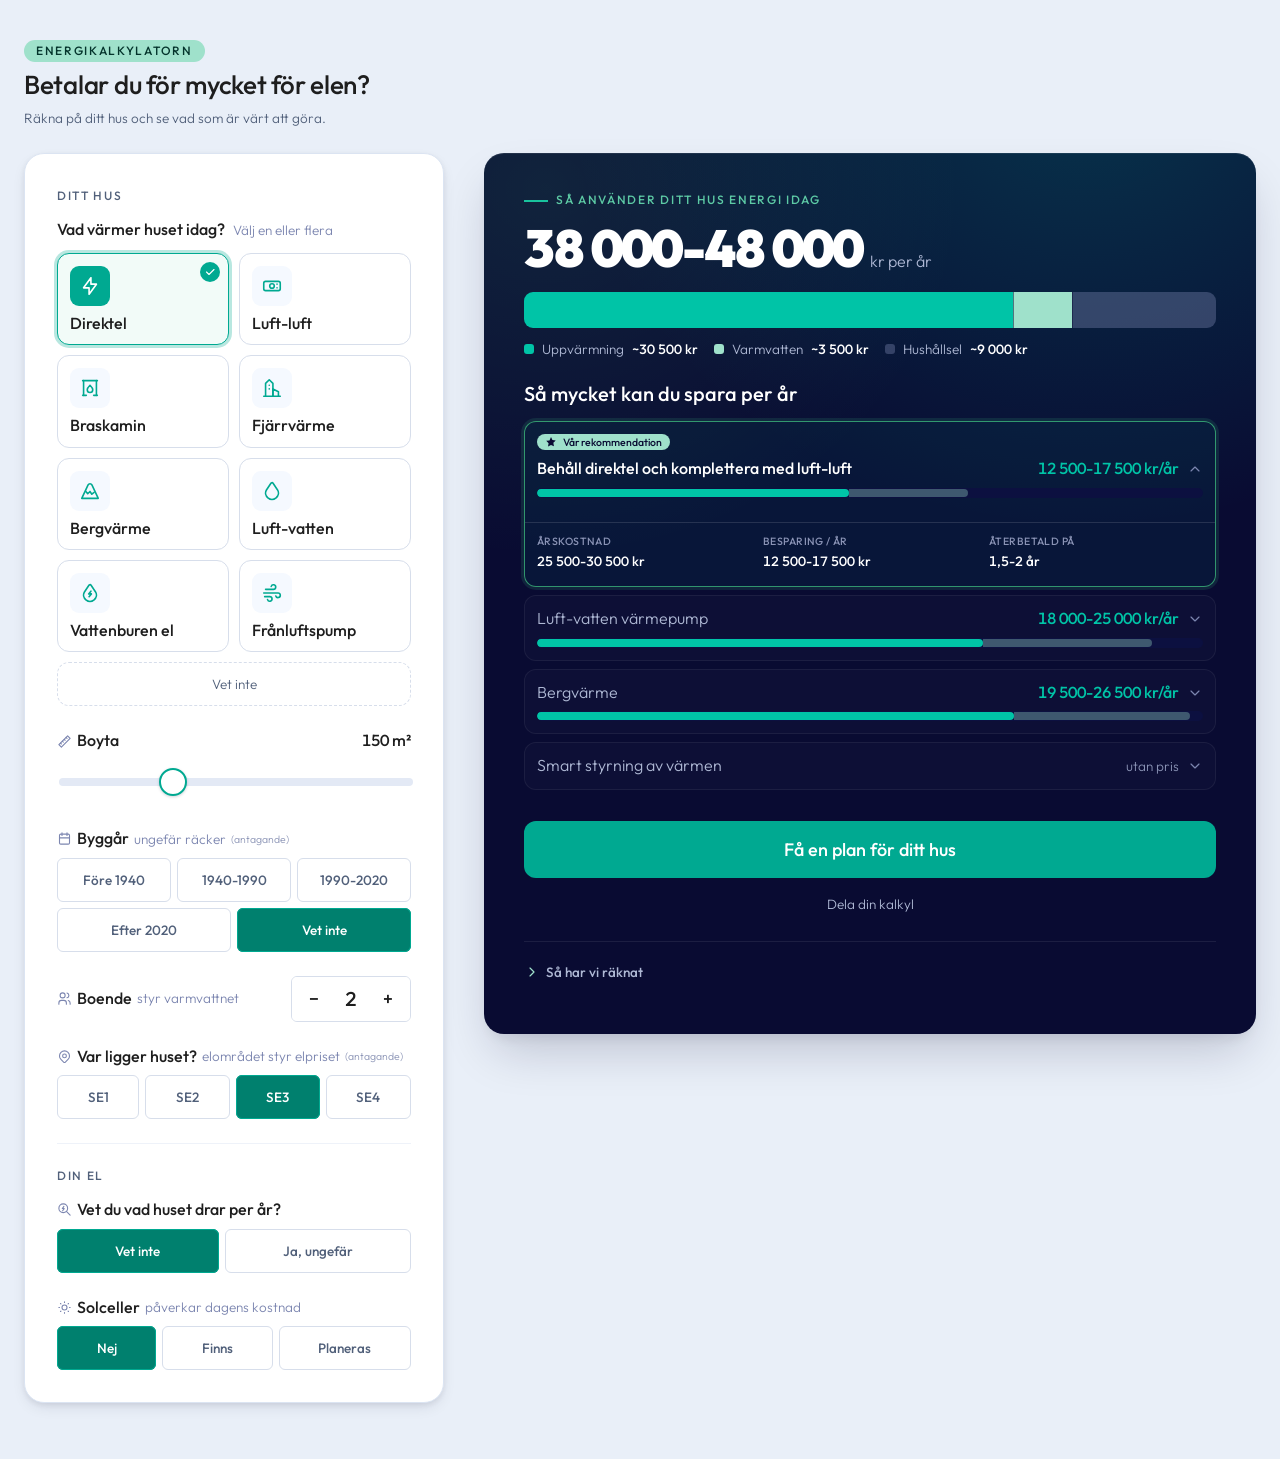
==== vB/index.html @ 1bc4f645 "v29: e-post now required in the lead form (owner) - #leadEmail gets the required attribute; label 'E" ====
<!DOCTYPE html>
<html lang="sv">
<head>
<meta charset="utf-8">
<meta name="viewport" content="width=device-width, initial-scale=1, viewport-fit=cover">
<title>Energikalkylatorn: vad kostar det att värma ditt hus?</title>
<meta name="description" content="Se vad värmen kostar i ditt hus och vad som är värt att göra. Försiktiga spann, fält-SPF, ROT 30 % på arbetet. Gratis, utan mejl.">

<!-- Open Graph / social share unfurl (Facebook, LinkedIn, iMessage, WhatsApp) -->
<meta property="og:type" content="website">
<meta property="og:site_name" content="Ampy">
<meta property="og:locale" content="sv_SE">
<meta property="og:url" content="https://julius447.github.io/Energycalc/vB/">
<meta property="og:title" content="Betalar du för mycket för elen?">
<meta property="og:description" content="Räkna på ditt hus och se vad som är värt att göra. Gratis, utan mejl.">
<meta property="og:image" content="https://julius447.github.io/Energycalc/vB/og.png?v=1">
<meta property="og:image:width" content="1200">
<meta property="og:image:height" content="630">
<meta property="og:image:alt" content="Ampy Energikalkylatorn — betalar du för mycket för elen?">
<meta name="twitter:card" content="summary_large_image">
<meta name="twitter:title" content="Betalar du för mycket för elen?">
<meta name="twitter:description" content="Räkna på ditt hus och se vad som är värt att göra. Gratis, utan mejl.">
<meta name="twitter:image" content="https://julius447.github.io/Energycalc/vB/og.png?v=1">

<link rel="stylesheet" href="tool.css?v=29">
</head>
<body>
<div class="page">
  <div class="tool" id="ampyTool">

    <!-- ============ TOOL HEAD ============ -->
    <div class="toolhead">
      <span class="tag">Energikalkylatorn</span>
      <h1 class="th-title">Betalar du för mycket för elen?</h1>
      <p class="th-sub">Räkna på ditt hus och se vad som är värt att göra.</p>
    </div>

    <div class="panes">

      <!-- ============ LEFT: INPUT CARD (V7 — 7 controls, flat, zero keyboards) ============ -->
      <form class="input" id="inputForm" autocomplete="off" novalidate>

        <div class="gear" data-gear="n1">
          <div class="gearhead">Ditt hus</div>

          <!-- 1. the ONE merged heat list (L2): all eleven cards, multi-select -->
          <fieldset class="heatpicker" id="heatPicker">
            <legend class="hp-legend">Vad värmer huset idag?<span class="hp-legend-soft">Välj en eller flera</span></legend>
            <div class="hp-grid" id="hpGrid" role="group" aria-describedby="hpHint"><!-- cards built by app.js --></div>
            <p class="hp-hint" id="hpHint" role="status" aria-live="polite" hidden></p>
            <div class="hp-shares" id="hpShares" hidden>
              <div class="hp-shares-head">Hur mycket värmer var och en?</div>
              <p class="hp-summary" id="hpSummary" role="status" aria-live="polite"></p>
            </div>
            <p class="capnote" id="complementCapNote" role="status" aria-live="polite" hidden>Komplementen täcker tillsammans högst 70 % av värmen.</p>
          </fieldset>

          <!-- 2. boyta (KEEP) -->
          <div class="lbl lbl-row">
            <span><svg viewBox="0 0 24 24" fill="none" stroke="currentColor" stroke-width="1.75" stroke-linecap="round" stroke-linejoin="round" aria-hidden="true"><path d="M17 3l4 4l-14 14l-4 -4z"/><path d="M16 7l-1.5 -1.5"/><path d="M13 10l-1.5 -1.5"/><path d="M10 13l-1.5 -1.5"/><path d="M7 16l-1.5 -1.5"/></svg>Boyta</span>
            <output id="areaOut" for="areaSlider" class="lbl-val">150 m²</output>
          </div>
          <input type="range" id="areaSlider" data-input="area" class="range"
                 min="40" max="400" step="10" value="150"
                 aria-label="Boyta i kvadratmeter">

          <!-- 3. byggår (KEEP) -->
          <div class="lbl"><svg viewBox="0 0 24 24" fill="none" stroke="currentColor" stroke-width="1.75" stroke-linecap="round" stroke-linejoin="round" aria-hidden="true"><path d="M4 7a2 2 0 0 1 2 -2h12a2 2 0 0 1 2 2v12a2 2 0 0 1 -2 2h-12a2 2 0 0 1 -2 -2z"/><path d="M16 3v4"/><path d="M8 3v4"/><path d="M4 11h16"/></svg>Byggår <span class="lbl-soft">ungefär räcker</span> <span class="antag" id="eraAsm">(antagande)</span></div>
          <div class="seg seg-wrap" id="eraSeg" role="radiogroup" aria-label="Byggår"></div>

          <!-- 4. boende (moved up from the dead reveal) -->
          <div class="lbl lbl-row">
            <span><svg viewBox="0 0 24 24" fill="none" stroke="currentColor" stroke-width="1.75" stroke-linecap="round" stroke-linejoin="round" aria-hidden="true"><path d="M9 7m-4 0a4 4 0 1 0 8 0a4 4 0 1 0 -8 0"/><path d="M3 21v-2a4 4 0 0 1 4 -4h4a4 4 0 0 1 4 4v2"/><path d="M16 3.13a4 4 0 0 1 0 7.75"/><path d="M21 21v-2a4 4 0 0 0 -3 -3.85"/></svg>Boende <span class="lbl-soft">styr varmvattnet</span></span>
            <span class="stepper">
              <button type="button" class="stepbtn" data-step="occupants" data-dir="-1" aria-label="Minska antal boende">−</button>
              <output id="occOut" class="stepval" aria-live="polite">2</output>
              <button type="button" class="stepbtn" data-step="occupants" data-dir="1" aria-label="Öka antal boende">+</button>
            </span>
          </div>
          <input type="hidden" id="occupantsField" data-input="occupants" value="2">

          <!-- 5. elområde (PROMOTED, relabelled) -->
          <div class="lbl"><svg viewBox="0 0 24 24" fill="none" stroke="currentColor" stroke-width="1.75" stroke-linecap="round" stroke-linejoin="round" aria-hidden="true"><path d="M9 11a3 3 0 1 0 6 0a3 3 0 0 0 -6 0"/><path d="M17.657 16.657l-4.243 4.243a2 2 0 0 1 -2.827 0l-4.244 -4.243a8 8 0 1 1 11.314 0z"/></svg>Var ligger huset? <span class="lbl-soft">elområdet styr elpriset</span> <span class="antag" id="seAsm">(antagande)</span></div>
          <div class="seg" id="priceAreaSeg" role="radiogroup" aria-label="Elområde"></div>
        </div>

        <div class="gear" data-gear="n2">
          <div class="gearhead">Din el</div>

          <!-- 6. the own-figure kWh slider (L4 — the rebuilt override; all-electric stacks only) -->
          <div id="ownRow">
            <div class="lbl"><svg viewBox="0 0 24 24" fill="none" stroke="currentColor" stroke-width="1.75" stroke-linecap="round" stroke-linejoin="round" aria-hidden="true"><path d="M10 10m-7 0a7 7 0 1 0 14 0a7 7 0 1 0 -14 0"/><path d="M21 21l-6 -6"/><path d="M11 7l-2.5 3.5h3l-2.5 3.5"/></svg>Vet du vad huset drar per år?</div>
            <div class="seg" id="ownSeg" role="radiogroup" aria-label="Vet du husets årsförbrukning"></div>
            <div class="gear gear-collapsed" data-gear="own" id="gearOwn" hidden>
              <div class="gear-inner">
                <div class="lbl lbl-row">
                  <span>Husets elförbrukning</span>
                  <output id="ownOut" for="ownSlider" class="lbl-val">20 000 kWh per år</output>
                </div>
                <input type="range" id="ownSlider" class="range"
                       min="5000" max="60000" step="500" value="20000"
                       aria-label="Husets elförbrukning i kilowattimmar per år">
                <p class="gearcopy">Ett normalstort elvärmt hus drar 15 000-25 000 kWh om året. Siffran står på elnätsfakturan.</p>
              </div>
            </div>
          </div>

          <!-- 7. solceller (L6 — Nej / Finns / Planeras) -->
          <div class="lbl"><svg viewBox="0 0 24 24" fill="none" stroke="currentColor" stroke-width="1.75" stroke-linecap="round" stroke-linejoin="round" aria-hidden="true"><path d="M12 12m-4 0a4 4 0 1 0 8 0a4 4 0 1 0 -8 0"/><path d="M3 12h1"/><path d="M12 3v1"/><path d="M20 12h1"/><path d="M12 20v1"/><path d="M5.6 5.6l.7 .7"/><path d="M18.4 5.6l-.7 .7"/><path d="M17.7 17.7l.7 .7"/><path d="M6.3 17.7l-.7 .7"/></svg>Solceller <span class="lbl-soft">påverkar dagens kostnad</span></div>
          <div class="seg" id="solarSeg" role="radiogroup" aria-label="Solceller"></div>
          <div class="gear gear-collapsed" data-gear="sol" id="gearSol" hidden>
            <div class="gear-inner">
              <div class="lbl lbl-row">
                <span>Ungefärlig produktion</span>
                <output id="solarOut" for="solarSlider" class="lbl-val">8 000 kWh per år</output>
              </div>
              <input type="range" id="solarSlider" class="range"
                     min="2000" max="12000" step="500" value="8000"
                     aria-label="Ungefärlig solelsproduktion i kilowattimmar per år">
              <p class="gearcopy">En vanlig villaanläggning på 10 kW ger runt 9 000-11 000 kWh om året.</p>
            </div>
          </div>
        </div>
      </form>

      <!-- ============ RIGHT: RESULT CARD ============ -->
      <div class="result" id="result">

        <!-- A. head (#ownBadge deleted — R1) -->
        <div class="eyebrow-row">
          <span class="eyebrow" id="eyebrow">Så använder ditt hus energi idag</span>
        </div>

        <!-- B. anchor (now the household-inclusive total, display only; breakdown = the legend below) -->
        <p class="anchor-num" id="anchorNum">&#8212;</p>

        <!-- C. story bar (KEEP + member-line upgrade — R2) -->
        <div class="storybar" id="storyBar" aria-hidden="true">
          <span class="sb-seg sb-heat"></span><span class="sb-seg sb-vv"></span><span class="sb-seg sb-house"></span>
        </div>
        <ul class="sb-legend">
          <li><i class="sb-dot sb-dot-heat" aria-hidden="true"></i>Uppvärmning <b id="sbHeatKr">&#8212;</b></li>
          <li><i class="sb-dot sb-dot-vv" aria-hidden="true"></i>Varmvatten <b id="sbVvKr">&#8212;</b></li>
          <li class="sb-house-row"><i class="sb-dot sb-dot-house" aria-hidden="true"></i>Hushållsel <b id="sbHouseKr">&#8212;</b></li>
        </ul>
        <p class="sb-mix" id="sbMix" hidden></p>

        <!-- D+E. SPARSTAPLARNA — savings bars + tap-to-expand rec (replaces #compare + #recs) -->
        <section class="spark" id="spark" aria-labelledby="sparkH">
          <h2 class="spark-h" id="sparkH">Så mycket kan du spara per år</h2>
          <div class="spark-list" id="sparkList" role="list"><!-- .sp-item rows built by app.js --></div>
        </section>

        <!-- sr-only live region (the ONE result announcer) -->
        <div class="sr-only" id="resultLive" aria-live="polite" aria-atomic="true"></div>

        <!-- F. CTA BLOCK: dominant primary + quiet share -->
        <div class="ctablock">
          <button type="button" class="cta cta--primary" id="ctaBtn">Få en plan för ditt hus</button>
          <button type="button" class="share-btn share-btn--quiet" id="shareBtn">Dela din kalkyl</button>
        </div>
        <p class="sr-only" id="shareLive" role="status"></p>

        <!-- F2. INLINE LEAD FORM (opens IN the midnight card, after CTA) -->
        <div class="lead-inline gear-collapsed" id="leadInline" hidden>
          <div class="gear-inner">
            <div class="lead-inline-body">
              <button type="button" class="leadclose" id="leadClose" aria-label="Stäng formuläret"><svg viewBox="0 0 24 24" fill="none" stroke="currentColor" stroke-width="1.75" stroke-linecap="round" stroke-linejoin="round" aria-hidden="true"><path d="M18 6l-12 12"/><path d="M6 6l12 12"/></svg></button>
              <h3 class="lead-title">En elektriker räknar på ditt hus</h3>
              <p class="lead-sub">Vi hör av oss inom en arbetsdag och ger dig en kostnadsfri rådgivning.</p>
              <form id="leadForm" novalidate>
                <label class="lead-lbl" for="leadName">Ditt namn <span class="lead-req" aria-hidden="true">*</span></label>
                <input class="lead-field" type="text" id="leadName" name="name" autocomplete="name" placeholder="Johan Svensson" required aria-describedby="errName">
                <p class="field-err" id="errName" hidden></p>

                <label class="lead-lbl" for="leadPhone">Telefonnummer <span class="lead-req" aria-hidden="true">*</span></label>
                <input class="lead-field" type="tel" id="leadPhone" name="phone" autocomplete="tel" placeholder="073 XXX XX XX" required aria-describedby="errPhone">
                <p class="field-err" id="errPhone" hidden></p>

                <label class="lead-lbl" for="leadZip">Postnummer <span class="lead-req" aria-hidden="true">*</span></label>
                <input class="lead-field" type="text" id="leadZip" name="zip" inputmode="numeric" autocomplete="postal-code" maxlength="6" placeholder="123 45" required aria-describedby="errZip">
                <p class="field-err" id="errZip" hidden></p>

                <label class="lead-lbl" for="leadEmail">E-postadress <span class="lead-req" aria-hidden="true">*</span></label>
                <input class="lead-field" type="email" id="leadEmail" name="email" autocomplete="email" placeholder="Namn@email.se" required aria-describedby="errEmail">
                <p class="field-err" id="errEmail" hidden></p>

                <!-- honeypot (hidden from humans) -->
                <div class="hp" aria-hidden="true">
                  <label for="leadCompany">Lämna tomt</label>
                  <input type="text" id="leadCompany" name="company" tabindex="-1" autocomplete="off">
                </div>

                <!-- Submit label A/B: shipped = "Boka kostnadsfri rådgivning".
                     Documented alternative for a future A/B (message-match with the heading):
                     "Ja, räkna på mitt hus" — if swapped, the consent line MUST quote the new label verbatim. -->
                <button type="submit" class="cta lead-submit">Boka kostnadsfri rådgivning</button>
                <p class="lead-consent">Genom att trycka på "Boka kostnadsfri rådgivning" samtycker jag till att Ampy behandlar mina personuppgifter enligt vår <a href="https://ampy.se/integritetspolicy/" target="_blank" rel="noopener">integritetspolicy</a>.</p>
                <p class="lead-err" id="leadErr" role="alert" hidden></p>
              </form>
              <div class="lead-success" id="leadSuccess" role="status" tabindex="-1" hidden>
                <svg viewBox="0 0 24 24" fill="none" stroke="currentColor" stroke-width="1.75" stroke-linecap="round" stroke-linejoin="round" aria-hidden="true"><path d="M12 12m-9 0a9 9 0 1 0 18 0a9 9 0 1 0 -18 0"/><path d="M9 12l2 2l4 -4"/></svg>
                <p>Tack. En elektriker hör av sig med ett förslag för ditt hus, oftast inom en arbetsdag. Under tiden kan du dela kalkylen med någon som borde se den.</p>
              </div>
            </div>
          </div>
        </div>

        <!-- G. METHODOLOGY (bullets + legal — the curve is GONE, R10) -->
        <details class="method">
          <summary><svg viewBox="0 0 24 24" fill="none" stroke="currentColor" stroke-width="1.75" stroke-linecap="round" stroke-linejoin="round" aria-hidden="true"><path d="M9 6l6 6l-6 6"/></svg> Så har vi räknat</summary>
          <div class="method-body">
            <div id="methodBody"></div>
          </div>
        </details>

      </div>
    </div>
  </div>
</div>

<!-- 5-layer chassis: data -> engine -> rank -> app -->
<script src="data.js?v=29"></script>
<script src="engine.js?v=29"></script>
<script src="rank.js?v=29"></script>
<script src="app.js?v=29"></script>
</body>
</html>
---- vB/tool.css ----
/* =============================================================================
 * tool.css — Ampy energikalkylatorn — vB · v7 (V7-SPEC.md)
 * Two-pane single-canvas calculator. LEFT white input card (7 flat controls) /
 * RIGHT midnight result card: energy-TOTAL anchor → story bar → SPARSTAPLARNA
 * (#spark: savings bars + tap-to-expand rec) → CTA block → method
 * (bullets + legal, NO curve). No sticky bar — mobile flows inputs-first.
 * Single font (Outfit) canonical; hierarchy by weight (300/500/900).
 * All spacing on --sp-* (4px grid, rem on 10px base); all type on --ty-*.
 * Motion is opacity / transform / grid-fraction, <=300ms, reduced-motion safe.
 * Breakpoints (V10 DB1): <=991 stacked / >=992 two-pane / 480 mobile tune.
 * No em-dashes in copy. Fonts at ../fonts/.
 * v7 components reuse the EXISTING token set — zero new colors, zero new type sizes.
 * ========================================================================== */

/* ---- self-host Outfit (woff2 in ../fonts/; system-ui fallback holds until present) ---- */
@font-face{font-family:Outfit;font-weight:300;font-display:swap;src:url(../fonts/Outfit-Light.woff2) format("woff2")}
@font-face{font-family:Outfit;font-weight:500;font-display:swap;src:url(../fonts/Outfit-Medium.woff2) format("woff2")}
@font-face{font-family:Outfit;font-weight:900;font-display:swap;src:url(../fonts/Outfit-Black.woff2) format("woff2")}

html{font-size:62.5%;scroll-behavior:smooth}   /* 1rem = 10px — matches production ap* framework */
body{margin:0;font-size:1.6rem;font-family:'Outfit',system-ui,-apple-system,sans-serif;
  background:var(--pagebg);color:var(--ink);-webkit-font-smoothing:antialiased;text-rendering:optimizeLegibility}

:root{
  /* ---- brand ---- */
  --teal:#00a991; --teal-bright:#19c39e; --teal-on-dark:#00c4a7;   /* teal stroke on midnight (WCAG) */
  --midnight:#090b32; --mist:#f5f9ff; --ink:#1e1e1e; --muted:#51607a;
  --line:#e1e8f4; --line2:#d7deeb; --mint:#9fe1cb; --neon:#55ff9a; --slate:#7c86b0;
  --inset:#0c1040; --chip:#11163f; --eyebrow:#5dcaa5; --subtext:#aeb8d4;
  --footnote:#8a93b5; --pagebg:#e9eff8; --amber:#f0b429;
  --bar-house:rgba(124,134,176,.38);            /* the ONE new token: story-bar grey segment */
  /* stacked-fan source colours (scoped to the plot only) */
  --fan-primary:#8b95bd; --fan-kamin:rgba(240,180,41,.16); --fan-air:#6f7bb0;

  /* ---- SPACING (4px grid, rem on 10px base) ---- */
  --sp-0:0; --sp-1:0.4rem; --sp-2:0.8rem; --sp-3:1.2rem; --sp-4:1.6rem;
  --sp-5:2.0rem; --sp-6:2.4rem; --sp-7:3.2rem; --sp-8:4.0rem; --sp-9:5.6rem;
  --sp-1h:0.6rem;          /* capped half-step: segmented gap only */
  --sp-2h:1.0rem;          /* card-grid half-step (between --sp-2 and --sp-3) */
  --cta-y:1.6rem;          /* capped half-step: CTA vertical pad only */

  /* ---- SHELL ---- */
  --shell-max:136rem;      /* 1360px wide premium shell */
  --shell-gutter:var(--sp-6);

  /* ---- TYPE (Outfit, weight hierarchy 300/500/900 canonical) ---- */
  --ty-display:clamp(3.2rem, 2.4rem + 3vw, 5.2rem);  /* the anchor number */
  --ty-h:2.0rem;           /* lead-title, section heads */
  --ty-lead:clamp(1.8rem, 1.5rem + 0.8vw, 2.2rem);
  --ty-sub:1.55rem;        /* lead-sub */
  --ty-body:1.6rem;        /* fields, toggles, body */
  --ty-label:1.35rem;      /* lbl, gearcopy, hints, caption */
  --ty-eyebrow:1.2rem;     /* eyebrows, gearhead, tag */
  --ty-micro:1.05rem;      /* foot, placeholder-note, chart tip */

  --w-body:300; --w-mid:500; --w-black:900;
  --lh-display:1.0; --lh-tight:1.15; --lh-snug:1.35; --lh-body:1.55;
  --tr-display:-0.02em; --tr-eyebrow:0.14em;

  /* ---- RADIUS ---- */
  --r-xs:0.6rem; --r-sm:0.9rem; --r-md:1.2rem; --r-lg:1.6rem; --r-xl:2.0rem; --r-pill:999rem;

  /* ---- BORDERS / HAIRLINES ---- */
  --bd-light:1px solid #dbe4f2;
  --bd-light-2:1px solid var(--line2);
  --bd-dark:1px solid rgba(255,255,255,.12);
  --bd-teal-dark:1px solid rgba(85,255,154,.30);

  /* ---- ELEVATION (navy-tinted) ---- */
  --shadow-1:0 1px 2px rgba(9,11,50,.06),0 1px 1px rgba(9,11,50,.04);
  --shadow-2:0 .6rem 1.6rem -.4rem rgba(9,11,50,.12),0 .2rem .6rem rgba(9,11,50,.07);
  --shadow-3:0 2.4rem 5rem -1rem rgba(9,11,50,.20),0 .8rem 1.6rem -.6rem rgba(9,11,50,.10);
  --shadow-teal:0 1.2rem 3rem -.8rem rgba(0,169,145,.42);
  --ring-light:0 0 0 .3rem rgba(0,169,145,.28);
  --ring-dark:0 0 0 .3rem rgba(85,255,154,.30);

  /* ---- MOTION (durations <=300ms) ---- */
  --ease:cubic-bezier(0.2,0.6,0.2,1);
  --ease-out:cubic-bezier(0.16,1,0.3,1);
  --t-fast:140ms; --t-mid:220ms; --t-slow:300ms;
  --t-stagger:45ms;

  /* ---- AURORA surface for the midnight card ---- */
  --aurora:
    radial-gradient(120% 90% at 78% -8%, rgba(0,196,167,.22), transparent 56%),
    radial-gradient(90% 70% at 8% 4%, rgba(85,255,154,.10), transparent 60%),
    radial-gradient(100% 120% at 60% 110%, rgba(9,11,50,.40), transparent 60%);
}

@media (prefers-reduced-motion:reduce){
  :root{ --t-fast:0ms; --t-mid:0ms; --t-slow:0ms; --t-stagger:0ms; }
}

*{box-sizing:border-box}
button{font-family:inherit}

/* ---- touch polish: no grey/blue tap flash, no accidental text selection on controls ----
 * The blue "bubble" the owner saw = iOS tap-highlight + drag-selection. Buttons, sliders
 * and their label rows are interaction surfaces, not text — selection off, highlight off.
 * The lead form fields and all body copy stay fully selectable. */
html{-webkit-tap-highlight-color:transparent}
button,.range,.seg,.stepper,.hp-card,.sp-row,.method summary{
  -webkit-user-select:none;-moz-user-select:none;user-select:none}
.input .lbl,.sb-legend{-webkit-user-select:none;user-select:none}

/* screen-reader-only (result live region) */
.sr-only{position:absolute;width:1px;height:1px;padding:0;margin:-1px;overflow:hidden;clip:rect(0 0 0 0);white-space:nowrap;border:0}

/* ---- tabular numerals: SINGLE owner ---- */
.result,.input{font-variant-numeric:tabular-nums;font-feature-settings:"tnum" 1,"lnum" 1}
.lead-sub,.gearcopy,.method-body p{font-variant-numeric:normal}

/* ============================ LAYOUT — the wide, de-boxed shell ============================ */
.page{max-width:var(--shell-max);margin:0 auto;
  padding:var(--sp-8) max(var(--shell-gutter),env(safe-area-inset-right)) var(--sp-9) max(var(--shell-gutter),env(safe-area-inset-left))}   /* P2: keep the card clear of the notch in landscape */
.tool{background:none;border:0;border-radius:0;padding:0}

.tag{display:inline-block;font-size:var(--ty-eyebrow);font-weight:500;letter-spacing:var(--tr-eyebrow);
  text-transform:uppercase;color:#04342c;background:var(--mint);border-radius:var(--r-pill);padding:var(--sp-1) var(--sp-3);line-height:1.2}
.toolhead{display:flex;flex-direction:column;align-items:flex-start;gap:var(--sp-2);margin-bottom:var(--sp-6)}
.toolhead .th-title{font-size:clamp(2.0rem, 1.7rem + 0.8vw, 2.6rem);font-weight:500;line-height:var(--lh-tight);
  letter-spacing:-.01em;color:var(--ink);max-width:42rem;margin:0}   /* d-p4 */
.toolhead .th-sub{font-size:var(--ty-label);font-weight:300;color:var(--muted);margin:0;line-height:var(--lh-body)}

.panes{display:flex;gap:var(--sp-7);align-items:flex-start}
@media (min-width:1200px){ .panes{gap:var(--sp-8)} }
.input{flex:0 0 42rem;max-width:42rem;background:#fff;border:var(--bd-light);border-radius:var(--r-xl);
  padding:var(--sp-7);margin:0;position:sticky;top:var(--sp-6);align-self:flex-start;box-shadow:var(--shadow-2)}
/* DM1b: the .static kill-switch is retired — a too-tall card gets a sticky-BOTTOM
 * fallback via an inline negative top set by checkStickyIntegrity() */
.result{flex:1;min-width:0;background:var(--midnight);border-radius:var(--r-xl);padding:var(--sp-7);
  color:#fff;position:relative;overflow:hidden;box-shadow:var(--shadow-3);scroll-margin-top:var(--sp-4)}
@media (min-width:1200px){ .result{padding:var(--sp-8)} }
.result::before{content:'';position:absolute;inset:0;background:var(--aurora);pointer-events:none}
.result::after{content:'';position:absolute;inset:0;border-radius:inherit;pointer-events:none;
  box-shadow:inset 0 1px 0 rgba(255,255,255,.08)}
.result>*{position:relative;z-index:1}

/* ============================ INPUT: gears + labels ============================
 * The left-card rhythm (one scale, no drift):
 *   label → its control        --sp-2  (0.8rem)
 *   gearhead → its content     --sp-4  (1.6rem)
 *   control → next group       --sp-6  (2.4rem)
 *   hairline section (n2)      --sp-6 above AND below the line               */
.gear{padding-top:.2rem}
.gear > * + *{margin-top:var(--sp-5)}
.gear .range{margin-top:var(--sp-2)}
.gear .seg{margin-top:var(--sp-2)}
/* every new question group opens with --sp-6 of air */
.gear > .lbl,.gear > #ownRow{margin-top:var(--sp-6)}
/* the collapsed sub-gears couple to their seg like a control (phantom-gap safe) */
.gear > .gear-collapsed{margin-top:var(--sp-2)}
/* the group head owns its gap (its --sp-4 margin-bottom, nothing stacked on top) */
.gear > .gearhead + *,.gear > .gearhead + .lbl,.gear > .gearhead + #ownRow{margin-top:0}
/* the two v7 gear groups (Ditt hus / Din el) separate with a quiet hairline */
.gear[data-gear="n2"]{margin-top:var(--sp-6);border-top:1px solid #eef2f9;padding-top:var(--sp-6)}
#ownRow > * + *{margin-top:var(--sp-2)}
.gear-inner > .gearcopy{margin-top:var(--sp-2)}
.gearhead{display:flex;align-items:center;gap:var(--sp-2);font-size:var(--ty-eyebrow);letter-spacing:var(--tr-eyebrow);
  text-transform:uppercase;color:var(--muted);font-weight:500;margin-bottom:var(--sp-4)}
.gearcopy{font-size:var(--ty-label);font-weight:300;line-height:var(--lh-body);color:var(--muted);margin:0}
/* the field label follows the SAME methodology as the heat legend (.hp-legend):
   the question is bold ink (ty-body/500), its helper is soft slate (ty-label/300) */
.lbl{font-size:var(--ty-body);font-weight:500;line-height:var(--lh-snug);color:var(--ink);margin-bottom:var(--sp-2);
  display:flex;align-items:center;gap:.5rem;flex-wrap:wrap}
.lbl > svg,.lbl span > svg{width:1.5rem;height:1.5rem;color:var(--slate);flex:0 0 auto}
.lbl-row{display:flex;align-items:center;justify-content:space-between}
.lbl-row > span:first-child{display:inline-flex;align-items:center;gap:.5rem;flex-wrap:wrap}
.lbl-val{font-size:var(--ty-body);color:var(--ink);font-weight:500;transition:transform var(--t-fast) var(--ease-out)}
.lbl-soft{font-size:var(--ty-label);color:var(--slate);font-weight:300}
/* the reusable assumption tag — real text, never colour-only */
.antag{font-size:var(--ty-micro);color:var(--footnote);font-weight:300}
.antag[hidden]{display:none}
.gearcopy[hidden]{display:none}

/* native range — 44px touch body, visible track drawn inside it.
 * touch-action:pan-y — horizontal drags go straight to the slider (no iOS
 * gesture arbitration lag); vertical swipes still scroll the page. */
.range{-webkit-appearance:none;appearance:none;display:block;width:100%;height:4.4rem;background:transparent;cursor:pointer;touch-action:pan-y}
.range::-webkit-slider-runnable-track{height:.8rem;border-radius:.4rem;background:#e3e9f5}
.range::-webkit-slider-thumb{-webkit-appearance:none;width:2.8rem;height:2.8rem;margin-top:-1rem;border-radius:50%;
  background:#fff;border:2px solid var(--teal);cursor:pointer;box-shadow:0 1px 3px rgba(9,11,50,.18);
  transition:transform var(--t-fast) var(--ease),box-shadow var(--t-fast) var(--ease)}
.range:active::-webkit-slider-thumb{transform:scale(1.12);box-shadow:0 2px 8px rgba(9,11,50,.28)}
.range:focus-visible::-webkit-slider-thumb{box-shadow:var(--ring-light)}
.range::-moz-range-track{height:.8rem;border-radius:.4rem;background:#e3e9f5}
.range::-moz-range-thumb{width:2.8rem;height:2.8rem;border-radius:50%;background:#fff;border:2px solid var(--teal);cursor:pointer;
  transition:transform var(--t-fast) var(--ease)}
.range:active::-moz-range-thumb{transform:scale(1.12)}
.range:focus-visible{outline:2px solid var(--teal);outline-offset:3px}
@media (hover:hover) and (pointer:fine){   /* d-p2: quiet affordance, gated to real pointers */
  .range:hover::-webkit-slider-thumb{transform:scale(1.06)}
  .range:hover::-moz-range-thumb{transform:scale(1.06)}
}

/* ============================ HEAT PICKER — icon multi-select card set ============================ */
.heatpicker{border:0;margin:0;padding:0;min-width:0}
.hp-legend{padding:0;font-size:var(--ty-body);font-weight:500;color:var(--ink);line-height:var(--lh-snug);
  display:flex;flex-wrap:wrap;align-items:baseline;gap:var(--sp-2)}
.hp-legend-soft{font-size:var(--ty-label);font-weight:300;color:var(--slate)}
.hp-grid{display:grid;grid-template-columns:repeat(2,1fr);gap:var(--sp-2h);margin-top:var(--sp-3)}
.hp-subhead{grid-column:1/-1;font-size:var(--ty-eyebrow);letter-spacing:var(--tr-eyebrow);text-transform:uppercase;
  color:var(--slate);font-weight:500;margin-top:var(--sp-2)}
.hp-card{position:relative;display:flex;flex-direction:column;align-items:flex-start;gap:var(--sp-2);
  min-height:8.8rem;padding:var(--sp-3);text-align:left;cursor:pointer;border:1.5px solid var(--line2);
  border-radius:var(--r-md);background:#fff;color:var(--ink);font-family:inherit;
  transition:border-color var(--t-fast) var(--ease),box-shadow var(--t-fast) var(--ease),
             background var(--t-fast) var(--ease),transform var(--t-fast) var(--ease)}
/* DM4: decorative hovers gated to real pointers (no sticky-hover on touch iPads) */
@media (hover:hover) and (pointer:fine){
  .hp-card:hover{border-color:var(--teal);transform:translateY(-1px);box-shadow:var(--shadow-1)}
}
.hp-card:active{transform:translateY(0) scale(.995)}
.hp-card:focus-visible{outline:2px solid var(--teal);outline-offset:2px}
.hp-ic{display:inline-flex;align-items:center;justify-content:center;width:4rem;height:4rem;border-radius:var(--r-sm);
  background:var(--mist);color:var(--teal);
  transition:background var(--t-fast) var(--ease),color var(--t-fast) var(--ease),box-shadow var(--t-fast) var(--ease)}
.hp-ic svg{width:2.2rem;height:2.2rem}
.hp-lbl{font-size:var(--ty-body);font-weight:500;line-height:var(--lh-tight);color:var(--ink)}
.hp-card[aria-pressed="true"]{border-color:var(--teal);background:#f2fbf8;box-shadow:var(--ring-light)}
.hp-card[aria-pressed="true"] .hp-ic{background:var(--teal);color:#fff}
.hp-check{position:absolute;top:var(--sp-2);right:var(--sp-2);width:2rem;height:2rem;display:inline-flex;
  align-items:center;justify-content:center;border-radius:50%;background:var(--teal);color:#fff;
  opacity:0;transform:scale(.6);transition:opacity var(--t-fast) var(--ease-out),transform var(--t-fast) var(--ease-out)}
.hp-check svg{width:1.2rem;height:1.2rem}
.hp-card[aria-pressed="true"] .hp-check{opacity:1;transform:scale(1)}
/* the quiet "Vet inte" card — a COMPACT single-line control, clearly smaller than
 * the system cards. Spans the full last row (odd count) but sizes to its content
 * (no grid-auto-rows:1fr stretch, no floaty gap). >=44px touch, dashed, centered.
 * Specificity .hp-grid .hp-card--quiet (0,2,0) BEATS the media-query .hp-card
 * min-height (0,1,0), so no per-breakpoint override is needed. */
.hp-grid .hp-card--quiet{
  grid-column:1 / -1; min-height:4.4rem; align-self:start;
  flex-direction:row; align-items:center; justify-content:center; gap:var(--sp-2);
  padding:var(--sp-2) var(--sp-3); border-style:dashed; color:var(--muted); text-align:center;
}
.hp-grid .hp-card--quiet .hp-lbl{color:inherit;font-weight:300;font-size:var(--ty-label)}
.hp-grid .hp-card--quiet[aria-pressed="true"]{border-color:var(--teal);background:#f2fbf8}
.hp-grid .hp-card--quiet[aria-pressed="true"] .hp-lbl{color:var(--ink);font-weight:500}
/* primary marker = a teal ring on the icon tile (NO word — avoids superlative) */
.hp-card.is-primary .hp-ic{box-shadow:0 0 0 2px var(--teal)}
.hp-hint{font-size:var(--ty-label);color:var(--muted);margin:var(--sp-2) 0 0;line-height:var(--lh-body)}
.hp-hint[hidden]{display:none}
/* share rows (static head + summary; rows inserted between) */
.hp-shares:not([hidden]){margin-top:var(--sp-4)}
.hp-shares[hidden]{display:none}
.hp-shares-head{font-size:var(--ty-label);font-weight:500;color:var(--ink)}
.hp-summary{font-size:var(--ty-label);font-weight:300;color:var(--muted);margin:var(--sp-3) 0 0;line-height:var(--lh-body)}
.hp-summary:empty{display:none}
.hp-share-row{display:grid;grid-template-rows:0fr;opacity:0;
  transition:grid-template-rows var(--t-mid) var(--ease-out),opacity var(--t-mid) var(--ease-out)}
.hp-share-row.in{grid-template-rows:1fr;opacity:1}
.hp-share-row>.hp-share-inner{overflow:hidden;min-height:0;padding-top:var(--sp-3)}
.hp-share-name{display:flex;align-items:baseline;justify-content:space-between;gap:var(--sp-2);
  font-size:var(--ty-label);color:var(--muted);margin-bottom:var(--sp-2)}
.hp-share-name svg{width:1.5rem;height:1.5rem;color:var(--slate);margin-right:.4rem;vertical-align:-.3rem}
.hp-share-name .antag{font-size:var(--ty-micro);color:var(--footnote)}
.capnote{font-size:var(--ty-label);color:var(--muted);margin:var(--sp-2) 0 0;line-height:var(--lh-body)}
.capnote[hidden]{display:none}

/* ============================ segmented — sliding selection pill ============================ */
.seg{position:relative;display:flex;gap:var(--sp-1h)}
.seg-wrap{flex-wrap:wrap}
/* MM5: pill surface = a11y-DERIVED shade of brand teal (white text 4.6:1); NOT a new
 * token — borders/CTA keep #00a991. Owned by the designsystem-konsolidering program. */
.seg-pill{position:absolute;top:0;left:0;z-index:0;border-radius:var(--r-xs);background:#00806e;
  transform:translate(0,0);
  transition:transform var(--t-fast) var(--ease),width var(--t-fast) var(--ease),height var(--t-fast) var(--ease)}
.seg button{position:relative;z-index:1;flex:1 1 auto;min-width:0;text-align:center;font-size:var(--ty-label);
  padding:.8rem .6rem;border:var(--bd-light-2);border-radius:var(--r-xs);color:var(--muted);background:transparent;cursor:pointer;
  white-space:nowrap;min-height:4.4rem;
  transition:color var(--t-fast) var(--ease),border-color var(--t-fast) var(--ease)}
@media (hover:hover) and (pointer:fine){ .seg button:not(.on):hover{border-color:var(--teal)} }   /* DM4 */
.seg button.on{background:transparent;color:#fff;border-color:var(--teal)}
.seg button:focus-visible{outline:2px solid var(--teal);outline-offset:1px}
.seg-wrap button{flex:1 1 30%}

/* (the .reveal accordion block was dead code — deleted, m-p4) */
.gear[data-gear="own"],.gear[data-gear="sol"]{padding-top:.2rem}
#ownRow[hidden]{display:none}

/* stepper */
.stepper{display:inline-flex;align-items:center;gap:.2rem;border:var(--bd-light-2);border-radius:var(--r-xs);overflow:hidden}
.stepbtn{width:4.4rem;height:4.4rem;border:0;background:#fff;color:var(--ink);font-size:1.8rem;cursor:pointer;line-height:1;
  transition:background var(--t-fast) var(--ease),transform var(--t-fast) var(--ease)}
@media (hover:hover) and (pointer:fine){ .stepbtn:hover{background:#f0f4fb} }   /* DM4 */
.stepbtn:active{transform:scale(.92)}
.stepbtn:focus-visible{outline:2px solid var(--teal);outline-offset:-2px}
.stepbtn[disabled]{opacity:.35;cursor:default}   /* m-m3: bound state (44px hit box kept) */
.stepbtn[disabled]:active{transform:none}
.stepval{min-width:2.6rem;text-align:center;font-size:var(--ty-h);font-weight:500}
/* m-p1: a real keyframe (retriggered in JS via reflow) — the old transition never painted */
@keyframes ampyBump{0%{transform:translateY(-2px);opacity:.55}100%{transform:none;opacity:1}}
.stepval.bump{animation:ampyBump var(--t-fast) var(--ease-out)}

/* ============================ RESULT ============================ */
.eyebrow-row{display:flex;align-items:center;gap:var(--sp-3);flex-wrap:wrap}
.eyebrow{font-size:var(--ty-eyebrow);letter-spacing:var(--tr-eyebrow);color:var(--eyebrow);text-transform:uppercase;font-weight:500;line-height:1.2}
.eyebrow::before{content:'';display:inline-block;width:2.4rem;height:2px;background:var(--teal-bright);
  vertical-align:middle;margin-right:var(--sp-2)}
/* B. anchor — DAGENS kostnad */
.anchor-num{font-size:var(--ty-display);font-weight:900;line-height:1.08;   /* m-p3 */
  letter-spacing:var(--tr-display);color:#fff;margin:var(--sp-3) 0 var(--sp-4);font-variant-numeric:tabular-nums}
/* m-p1/d-p6: a real keyframe (retriggered in JS via reflow) — the old add/remove never painted */
@keyframes ampyFlash{0%{opacity:.4}100%{opacity:1}}
.anchor-num.flash{animation:ampyFlash var(--t-mid) var(--ease)}
.nowrap{white-space:nowrap}   /* d-m3: the anchor range never wraps mid-figure */
/* the unit is quiet and NEVER wraps mid-phrase: inline-block + nowrap drops it as one piece */
.anchor-per{display:inline-block;font-size:var(--ty-body);font-weight:300;color:var(--subtext);
  letter-spacing:0;white-space:nowrap}

/* C. story bar */
.storybar{display:flex;height:3.6rem;border-radius:var(--r-sm);overflow:hidden;width:100%}
.sb-seg{display:block;height:100%;transform-origin:left center;transition:width var(--t-slow) var(--ease)}
.sb-seg+.sb-seg{border-left:1px solid rgba(9,11,50,.5)}
.sb-heat{background:var(--teal-on-dark)} .sb-vv{background:var(--mint)} .sb-house{background:var(--bar-house)}
/* entrance: scaleX stagger, once, reduced-motion-safe */
.storybar.is-drawing .sb-seg{transform:scaleX(0)}
.storybar.is-drawn .sb-seg{transform:scaleX(1);transition:transform var(--t-slow) var(--ease-out),width var(--t-slow) var(--ease)}
.storybar .sb-heat{transition-delay:0ms}
.storybar .sb-vv{transition-delay:var(--t-stagger)}
.storybar .sb-house{transition-delay:calc(var(--t-stagger)*2)}
.sb-legend{list-style:none;margin:var(--sp-3) 0 0;padding:0;display:flex;flex-direction:column;gap:var(--sp-1)}
/* d-p3: width-robust row layout from 481px up (wrap absorbs narrow panes) */
@media (min-width:481px){.sb-legend{flex-direction:row;gap:var(--sp-4);flex-wrap:wrap}}
.sb-legend li{display:flex;align-items:baseline;gap:var(--sp-2);font-size:var(--ty-label);font-weight:300;color:var(--subtext)}
.sb-legend b{font-weight:500;color:#fff;font-variant-numeric:tabular-nums}
.sb-dot{flex:0 0 auto;width:1rem;height:1rem;border-radius:3px;align-self:center}
.sb-dot-heat{background:var(--teal-on-dark)} .sb-dot-vv{background:var(--mint)} .sb-dot-house{background:var(--bar-house)}
.sb-mix{font-size:var(--ty-micro);color:var(--footnote);margin:var(--sp-2) 0 0}
.sb-mix[hidden],.anchor-note[hidden],.sb-mix:empty{display:none}
.anchor-note{font-size:var(--ty-micro);font-weight:300;color:var(--footnote);margin:var(--sp-3) 0 0;line-height:var(--lh-body)}

/* ============================ SPARSTAPLARNA (#spark) ============================
 * Horizontal SAVING bars (money coming back). Solid teal fill = "räknat lågt" (LOW),
 * mint band = "upp till" (HIGH). ★ ring on the lead. Tap a row → dropdown (verdict +
 * two figure lines). Replaces the old #compare cost visual AND the #recs plate/wall. */
.spark{display:block;margin-top:var(--sp-6);border:0;padding:0}
.spark-h{font-size:var(--ty-h);font-weight:500;color:#fff;margin:0;line-height:var(--lh-tight)}

.spark-list{margin-top:var(--sp-4);min-height:20rem}   /* reserve height → no CLS on first paint */
/* MM8: the solar "Planeras" acknowledgement under the list */
.spark-foot{font-size:var(--ty-label);font-weight:300;color:var(--footnote);margin:var(--sp-3) 0 0;line-height:var(--lh-body)}
.spark-foot[hidden]{display:none}

.sp-item{background:rgba(255,255,255,.02);border:1px solid rgba(255,255,255,.06);border-radius:var(--r-md);
  overflow:hidden;transition:border-color var(--t-fast) var(--ease),background var(--t-fast) var(--ease)}
.sp-item + .sp-item{margin-top:var(--sp-2h)}
.sp-item.is-rec{border-color:rgba(85,255,154,.55);background:rgba(0,196,167,.06);
  box-shadow:0 0 0 3px rgba(85,255,154,.10)}
.sp-item.is-off{opacity:.65}                                   /* MM4: was .4 — ~2:1 contrast */
.sp-item.is-off .sp-note{opacity:1;color:var(--subtext)}       /* MM4: the reason stays readable */
.sp-item.is-off .sp-val{color:var(--subtext)}                  /* MM3: the grey comparison number */
.sp-item--batt .sp-fill{background:var(--mint)} .sp-item--batt .sp-band{background:rgba(159,225,203,.20)}
.sp-item--batt .sp-val{color:var(--mint)}

.sp-row{display:block;width:100%;text-align:left;border:0;background:none;color:inherit;font-family:inherit;
  cursor:pointer;padding:var(--sp-3);margin:0;min-height:4.4rem;transition:background var(--t-fast) var(--ease)}
.sp-row--static{cursor:default}
@media (hover:hover) and (pointer:fine){ .sp-row:not(.sp-row--static):hover{background:rgba(255,255,255,.03)} }
.sp-row:focus-visible{outline:2px solid var(--neon);outline-offset:-2px;border-radius:var(--r-md)}   /* DM2: inset — never clipped by the item's overflow:hidden */

.sp-flag{display:inline-flex;align-items:center;gap:var(--sp-1);margin-bottom:var(--sp-2);
  padding:.2rem var(--sp-2);border-radius:var(--r-pill);background:var(--mint);color:var(--midnight);
  font-size:var(--ty-micro);font-weight:500;line-height:1.2}
.sp-flag[hidden]{display:none}
.sp-star{width:1.2rem;height:1.2rem;fill:var(--midnight);flex:0 0 auto;margin-right:.2rem}

.sp-head{display:flex;align-items:baseline;gap:var(--sp-2)}
.sp-name{flex:1 1 auto;min-width:0;overflow:hidden;text-overflow:ellipsis;white-space:nowrap;
  font-size:var(--ty-body);font-weight:300;color:var(--subtext);line-height:var(--lh-snug);
  transition:color var(--t-fast) var(--ease)}
.sp-item.is-rec .sp-name{color:#fff;font-weight:500}
.sp-val{font-size:var(--ty-body);font-weight:500;color:var(--teal-on-dark);white-space:nowrap;
  font-variant-numeric:tabular-nums;flex:0 0 auto}
.sp-val--soft{color:var(--footnote);font-weight:300;font-size:var(--ty-label)}   /* utan pris */
.sp-val--amber{color:var(--amber);white-space:normal}                            /* dyrare */
.sp-tag{display:inline-block;font-size:var(--ty-micro);font-weight:500;color:var(--midnight);background:var(--mint);
  border-radius:var(--r-pill);padding:.15rem var(--sp-2);vertical-align:.1rem;white-space:nowrap;flex:0 0 auto}
.sp-note{display:block;font-size:var(--ty-label);font-weight:300;color:var(--footnote);
  margin-top:var(--sp-1h);line-height:var(--lh-body)}
.sp-caret{flex:0 0 auto;align-self:center;width:1.6rem;height:1.6rem;color:var(--slate);
  transition:transform var(--t-fast) var(--ease)}
.sp-row[aria-expanded="true"] .sp-caret{transform:rotate(180deg)}

.sp-barline{display:flex;align-items:center;gap:var(--sp-2);margin-top:var(--sp-2)}
.sp-track{position:relative;display:block;flex:1 1 auto;height:1.2rem;border-radius:var(--r-pill);
  background:var(--inset);overflow:hidden}
.sp-fill{position:absolute;left:0;top:.1rem;bottom:.1rem;border-radius:var(--r-pill);background:var(--teal-on-dark);
  transform-origin:left center;transition:width var(--t-mid) var(--ease-out)}
.sp-band{position:absolute;top:.1rem;bottom:.1rem;background:rgba(159,225,203,.34);
  border-radius:0 var(--r-pill) var(--r-pill) 0;transition:width var(--t-mid) var(--ease-out),left var(--t-mid) var(--ease-out)}
.sp-pay{flex:0 0 auto;font-size:var(--ty-micro);font-weight:500;color:var(--subtext);background:var(--chip);
  border-radius:var(--r-pill);padding:.2rem var(--sp-2);white-space:nowrap;font-variant-numeric:tabular-nums}
.sp-pay--weak{opacity:.75;font-weight:300;color:var(--footnote)}

/* dropdown — reuses the existing .gear-collapsed grid mechanic (0fr→1fr) */
.sp-drop-body{padding:var(--sp-3) var(--sp-3) var(--sp-4);border-top:var(--bd-dark);margin-top:var(--sp-3)}
.sp-verdict{font-size:var(--ty-sub);font-weight:300;color:var(--subtext);line-height:var(--lh-body);margin:0 0 var(--sp-3);
  max-width:62ch}   /* d-m4: measure cap */
.sp-verdict b{font-weight:500;color:#fff;font-variant-numeric:tabular-nums}
/* the three-column stat block: Din nya årskostnad · Du sparar per år · Återbetald på
   (a clean scannable trio replaces the old prose + label/value rows) */
.sp-cols{display:grid;grid-template-columns:repeat(3,1fr);gap:var(--sp-3);margin:0;align-items:start}
.sp-cols--2{grid-template-columns:repeat(2,1fr)}
.sp-col{display:flex;flex-direction:column;gap:var(--sp-1);min-width:0}
/* every header now fits ONE line (Årskostnad · Besparing / år · Återbetald på), so no 2-line
   reserve is needed — they align naturally and the values sit right beneath. */
.sp-col-k{font-size:var(--ty-micro);font-weight:500;text-transform:uppercase;letter-spacing:.04em;
  color:var(--footnote);line-height:1.3;white-space:nowrap}
.sp-col-v{font-size:var(--ty-label);font-weight:500;color:#fff;line-height:1.3;font-variant-numeric:tabular-nums}
.sp-col-v--weak{color:var(--amber)}   /* long payback: honest visual flag, in the column not on the row */


/* entrance: bars scaleX, band fades, chip pops last (JS toggles is-drawing/is-drawn) */
.spark-list.is-drawing .sp-fill{transform:scaleX(0)}
.spark-list.is-drawing .sp-band{opacity:0}
.spark-list.is-drawing .sp-pay{opacity:0}
.spark-list.is-drawn  .sp-fill{transform:scaleX(1);transition:transform var(--t-mid) var(--ease-out)}
.spark-list.is-drawn  .sp-band{opacity:1;transition:opacity var(--t-fast) var(--ease) 140ms}
.spark-list.is-drawn  .sp-pay{opacity:1;transition:opacity var(--t-fast) var(--ease) 200ms}

/* ============================ F. THE CTA BLOCK ============================ */
.ctablock{margin-top:var(--sp-7)}

/* cta — the ONE loud element on the card */
.cta{display:block;width:100%;background:var(--teal);color:#fff;text-align:center;font-weight:500;
  font-size:clamp(1.6rem, 1.5rem + 0.3vw, 1.8rem);font-family:inherit;padding:var(--cta-y) var(--sp-4);border:1px solid transparent;
  border-radius:var(--r-md);cursor:pointer;margin-top:var(--sp-7);
  transition:background var(--t-fast) var(--ease),transform var(--t-fast) var(--ease),box-shadow var(--t-fast) var(--ease),color var(--t-fast) var(--ease),border-color var(--t-fast) var(--ease)}
.ctablock .cta{margin-top:0}
.cta--primary{min-height:5.2rem}
@media (hover:hover) and (pointer:fine){   /* DM4 */
  .cta:hover{transform:translateY(-2px);background:#00b89e;box-shadow:var(--shadow-teal)}
  .cta.is-close:hover{background:rgba(255,255,255,.05);box-shadow:none;transform:none;color:#fff}
}
.cta:active{transform:scale(.99)}
.cta:focus-visible{outline:2px solid var(--neon);outline-offset:2px}
.cta[disabled]{opacity:.6;cursor:default;transform:none;box-shadow:none}   /* m-m2 sent-state */
.cta svg{width:1.6rem;height:1.6rem;vertical-align:-.3rem;margin-left:.4rem}
/* the CTA morphs to a quiet ghost "Stäng" once the inline form is open */
.cta.is-close{background:transparent;border:1px solid rgba(255,255,255,.18);color:var(--subtext)}
/* MM7 + owner P1-P4: the soft-branch .cta--ghost is RETIRED — every branch leads
 * with a purchasable action, so the main CTA is always the solid teal primary */

/* share — DEMOTED to a quiet text-level action (R9); still a full ≥44px target */
.share-btn{display:block;width:100%;min-height:4.4rem;margin-top:var(--sp-1);border-radius:var(--r-md);
  background:transparent;border:1px solid transparent;color:var(--subtext);font-family:inherit;
  font-size:var(--ty-label);font-weight:300;cursor:pointer;
  transition:color var(--t-fast) var(--ease)}
@media (hover:hover) and (pointer:fine){ .share-btn--quiet:hover{color:#fff;text-decoration:underline;text-underline-offset:.3em} }   /* DM4 */
.share-btn:focus-visible{outline:2px solid var(--neon);outline-offset:2px}

/* methodology */
.method{margin-top:var(--sp-4);border-top:1px solid rgba(255,255,255,.08);padding-top:var(--sp-2)}
.method summary{list-style:none;cursor:pointer;font-size:var(--ty-label);color:var(--subtext);display:flex;align-items:center;gap:var(--sp-1h);min-height:4.4rem}   /* d-m6: ≥44px target at every width */
.method summary::-webkit-details-marker{display:none}
@media (hover:hover) and (pointer:fine){ .method summary:hover{color:#fff} }   /* d-m6 + DM4 */
.method summary:focus-visible{outline:2px solid var(--neon);outline-offset:2px;border-radius:var(--r-xs)}   /* d-m6 */
.method summary svg{width:1.6rem;height:1.6rem;color:var(--mint);flex:0 0 auto;transition:transform var(--t-fast) var(--ease)}
.method[open] summary svg{transform:rotate(90deg)}
.method-body{font-size:var(--ty-label);font-weight:300;color:var(--footnote);line-height:var(--lh-body);margin-top:var(--sp-3);max-width:70ch}   /* d-m4: measure cap */
.method-body b{font-weight:500;color:var(--subtext)}
/* V7: the technical bullet list + the legal fritext (the curve is GONE) */
.method-list{list-style:disc;margin:0;padding-left:1.8rem}
.method-list li{margin:0 0 var(--sp-2)}
.method-legal{margin:var(--sp-4) 0 0;padding-top:var(--sp-3);border-top:1px solid rgba(255,255,255,.08);
  font-size:var(--ty-micro);color:var(--footnote);line-height:var(--lh-body)}

/* ============================ INLINE LEAD FORM (inside the midnight card) ============================ */
/* the gap belongs to the OPEN state: a closed form leaves no orphan margin
 * between the share button and the method hairline */
.lead-inline{margin-top:0;
  transition:grid-template-rows var(--t-mid) var(--ease-out),opacity var(--t-mid) var(--ease-out),
             margin-top var(--t-mid) var(--ease-out)}
.lead-inline.open{margin-top:var(--sp-5)}
.lead-inline[hidden]{display:none}
.lead-inline-body{position:relative;background:var(--chip);border:1px solid rgba(255,255,255,.06);
  border-radius:var(--r-lg);padding:var(--sp-5);box-shadow:inset 0 1px 0 rgba(255,255,255,.05)}
/* .lead-eyebrow removed (the form now opens on the heading); title is the first child,
 * so margin-top:0 and padding-right clears the absolute close button (3rem + 1.1rem inset) */
.lead-title{font-size:var(--ty-h);font-weight:500;line-height:var(--lh-tight);color:#fff;margin:0 0 .4rem;padding-right:3.6rem}
.lead-sub{font-size:var(--ty-sub);font-weight:300;color:var(--subtext);margin:0 0 var(--sp-3);line-height:var(--lh-body)}
.lead-lbl{display:block;font-size:var(--ty-eyebrow);color:var(--subtext);margin:var(--sp-2) 0 .4rem}
.lead-req{color:#ff8a8a;font-weight:500}   /* required marker — Evify convention */
.lead-field{width:100%;min-height:44px;padding:1.0rem 1.1rem;border:1px solid rgba(255,255,255,.12);border-radius:var(--r-sm);
  font-size:var(--ty-body);font-weight:300;font-family:inherit;color:#fff;background:rgba(255,255,255,.04);
  transition:border-color var(--t-fast) var(--ease),box-shadow var(--t-fast) var(--ease)}
.lead-field::placeholder{color:var(--footnote)}
.lead-field:focus-visible{outline:none;border-color:var(--neon);box-shadow:var(--ring-dark)}
.lead-field[aria-invalid="true"]{border-color:#ff8a8a}
.field-err,.lead-err{font-size:var(--ty-label);color:#ff8a8a;margin:.4rem 0 0}
.field-err[hidden],.lead-err[hidden]{display:none}
.leadclose{position:absolute;top:1.1rem;right:1.1rem;width:3rem;height:3rem;border:0;background:none;
  color:var(--subtext);cursor:pointer;border-radius:8px;transition:background var(--t-fast) var(--ease)}
.leadclose svg{width:1.8rem;height:1.8rem}
@media (hover:hover) and (pointer:fine){ .leadclose:hover{background:rgba(255,255,255,.06)} }   /* DM4 */
.leadclose:focus-visible{outline:2px solid var(--neon);outline-offset:1px}
.hp{position:absolute;left:-9999px;width:1px;height:1px;overflow:hidden}
.lead-submit{margin-top:var(--sp-4)}
/* the consent line under the submit button — pressing the button IS the consent */
.lead-consent{font-size:var(--ty-label);font-weight:300;color:var(--footnote);margin:var(--sp-2) 0 0;line-height:var(--lh-body)}   /* m-m4: 13.5px — legally load-bearing text is never micro */
.lead-consent a{color:var(--subtext);text-decoration:underline;text-underline-offset:.2em;
  padding:.5rem 0;transition:color var(--t-fast) var(--ease)}   /* P1: taller tap target for the only legal link */
@media (hover:hover) and (pointer:fine){ .lead-consent a:hover{color:#fff} }   /* DM4 */
.lead-consent a:focus-visible{outline:2px solid var(--neon);outline-offset:2px;border-radius:2px}
.lead-success{text-align:center;padding:var(--sp-4) var(--sp-1);color:var(--subtext)}
.lead-success[hidden]{display:none}
.lead-success svg{width:3rem;height:3rem;color:var(--teal)}
.lead-success p{font-size:var(--ty-sub);margin:var(--sp-2) 0 0;color:#fff}
.lead-success:focus-visible{outline:2px solid var(--neon);outline-offset:2px;border-radius:var(--r-sm)}

/* ============================ STICKY MOBILE RESULT BAR ============================ */
/* ============================ MOTION ============================ */
/* reveals — grid-template-rows:0fr->1fr (replaces the hidden swap) */
.gear-collapsed{display:grid;grid-template-rows:0fr;opacity:0;
  transition:grid-template-rows var(--t-mid) var(--ease-out),opacity var(--t-mid) var(--ease-out)}
.gear-collapsed.open{grid-template-rows:1fr;opacity:1}
.gear-collapsed > .gear-inner{overflow:hidden;min-height:0}
/* a COLLAPSED disclosure panel must occupy zero vertical space — no phantom margin/padding
   leaking into the group rhythm (the own/sol panels sat 10px proud when shut).
   The #ownRow id-scoped margin needs an id-scoped override to actually win. */
.gear-collapsed:not(.open){margin-top:0;padding-top:0}
#ownRow > .gear-collapsed:not(.open){margin-top:0}

/* entrance choreography (first paint, staggered, once) */
@keyframes ampyRise{from{opacity:0;transform:translateY(12px)} to{opacity:1;transform:none}}
.result.enter > *{animation:ampyRise var(--t-slow) var(--ease-out) both}
.result.enter > .anchor-num{animation-delay:calc(var(--t-stagger)*1)}
.result.enter > .storybar{animation-delay:calc(var(--t-stagger)*2)}
.result.enter > .sb-legend{animation-delay:calc(var(--t-stagger)*3)}
.result.enter > .spark{animation-delay:calc(var(--t-stagger)*4)}
.result.enter > .ctablock{animation-delay:calc(var(--t-stagger)*6)}
.input{animation:ampyRise var(--t-mid) var(--ease-out) both}
/* (Sparstaplarna per-bar entrance lives in the #spark block: .spark-list.is-drawing/.is-drawn) */

/* ============================ RESPONSIVE ============================ */
/* DB1: the 769-991 two-pane band starved the result column (~430px broke .sp-head);
 * iPad portrait now STACKS with the phones. Bands are contiguous: ≤991 stacked,
 * ≥992 the true desktop two-pane. The old 769-991 tune block is deleted. */
@media (max-width:991px){
  .panes{flex-direction:column}
  /* inputs-first on mobile: the visitor builds the number, the bar mirrors it */
  .input{flex:auto;order:1;width:100%;max-width:none;position:static;top:auto}
  /* explicit width: .panes has align-items:flex-start (no stretch), and the
   * comparison rows carry nowrap min-content — the card must never grow past
   * the pane (the no-h-scroll floor at 375px) */
  .result{order:2;width:100%}
  /* touch-target floor (>=44px) on every tappable control */
  .seg button{min-height:44px}
  .stepbtn{width:44px;height:44px}
  .leadclose{width:44px;height:44px}
  /* Sparstaplarna: 12px track on mobile; value never truncates */
  .sp-track{height:1.2rem}
  /* MM1+MM2: the ★ row head wraps instead of crushing the name — the value
   * drops to its own line, the name breaks by word, never mid-word ellipsis */
  .sp-head{flex-wrap:wrap;row-gap:.2rem}
  .sp-name{flex:1 1 calc(100% - 2.4rem);white-space:normal}
  /* the hint renders only when it has something to say — no phantom reserved slot */
}
@media (max-width:480px){
  .page{padding:var(--sp-4) var(--sp-3) var(--sp-8)}
  .result{padding:var(--sp-4)}
  .input{padding:var(--sp-5)}
  .hp-ic{width:3.4rem;height:3.4rem}
  .hp-ic svg{width:1.9rem;height:1.9rem}
  .storybar{height:3.2rem}
  /* mobile 375: figures tighten (name-wrap now lives in the ≤991 block, MM2) */
  .sp-figs > div{gap:var(--sp-2)}
  /* the 3 stat columns: keep each value on ONE line so a range never breaks mid-number
     (owner: the wrapped "25 500-\n30 500 kr" was hard to read). Tighten gap + drop padding
     and cap the value type so the widest range fits its column. */
  .sp-drop-body{padding:var(--sp-3) var(--sp-2) var(--sp-4)}
  .sp-cols{gap:var(--sp-2)}
  .sp-col-v{font-size:1.2rem;white-space:nowrap;letter-spacing:-.01em}
  /* "Så har vi räknat" gets a touch larger tap surface for 55+ thumbs (owner ask) */
  .method summary{font-size:1.5rem}
  .method summary svg{width:1.8rem;height:1.8rem}
}
@media (min-width:992px){
  /* desktop: calmer 10px track, rows tighten */
  .sp-track{height:1rem}
  .sp-item + .sp-item{margin-top:var(--sp-2)}
  .spark-list{min-height:12rem}   /* d-p5: the v2 list is shorter — less reserved void */
  /* owner: keep the heat cards 2-up on desktop (the 3-col grid read cramped) */
  /* d-m5 (partial): the lead form breathes at desktop — capped fields,
   * Namn + Telefon side by side (pure CSS placement, zero DOM changes) */
  .lead-field{max-width:48rem}
  #leadForm{display:grid;grid-template-columns:1fr 1fr;column-gap:var(--sp-3)}
  #leadForm > *{grid-column:1 / -1}
  #leadForm label[for="leadName"]{grid-column:1;grid-row:1}
  #leadForm #leadName{grid-column:1;grid-row:2}
  #leadForm #errName{grid-column:1;grid-row:3}
  #leadForm label[for="leadPhone"]{grid-column:2;grid-row:1}
  #leadForm #leadPhone{grid-column:2;grid-row:2}
  #leadForm #errPhone{grid-column:2;grid-row:3}
  /* row 2 of the grid: Postnummer (col 1) + E-post (col 2), same shape as Namn/Telefon */
  #leadForm label[for="leadZip"]{grid-column:1;grid-row:4}
  #leadForm #leadZip{grid-column:1;grid-row:5}
  #leadForm #errZip{grid-column:1;grid-row:6}
  #leadForm label[for="leadEmail"]{grid-column:2;grid-row:4}
  #leadForm #leadEmail{grid-column:2;grid-row:5}
  #leadForm #errEmail{grid-column:2;grid-row:6}
  /* M1 fix: the full-width items must sit AFTER the field rows. The error rows (3,6) are
     display:none when hidden, so without an explicit row grid auto-placement dropped the
     submit into empty row 3 (mid-form). Pin them past row 6. */
  #leadForm .lead-submit{grid-row:7}
  #leadForm .lead-consent{grid-row:8}
  #leadForm #leadErr{grid-row:9}
}
/* N2: at the narrow two-pane band (incl. iPad landscape 1024) the result column is narrower
   than the wrapped stacked layout, so the ★ row title clipped. Let it wrap here too. */
@media (min-width:992px) and (max-width:1200px){
  .sp-name{white-space:normal}
}

/* reduced motion — belt and braces on top of the zeroed tokens */
@media (prefers-reduced-motion:reduce){
  *{animation-duration:0s!important;transition-duration:0s!important;scroll-behavior:auto!important}
}
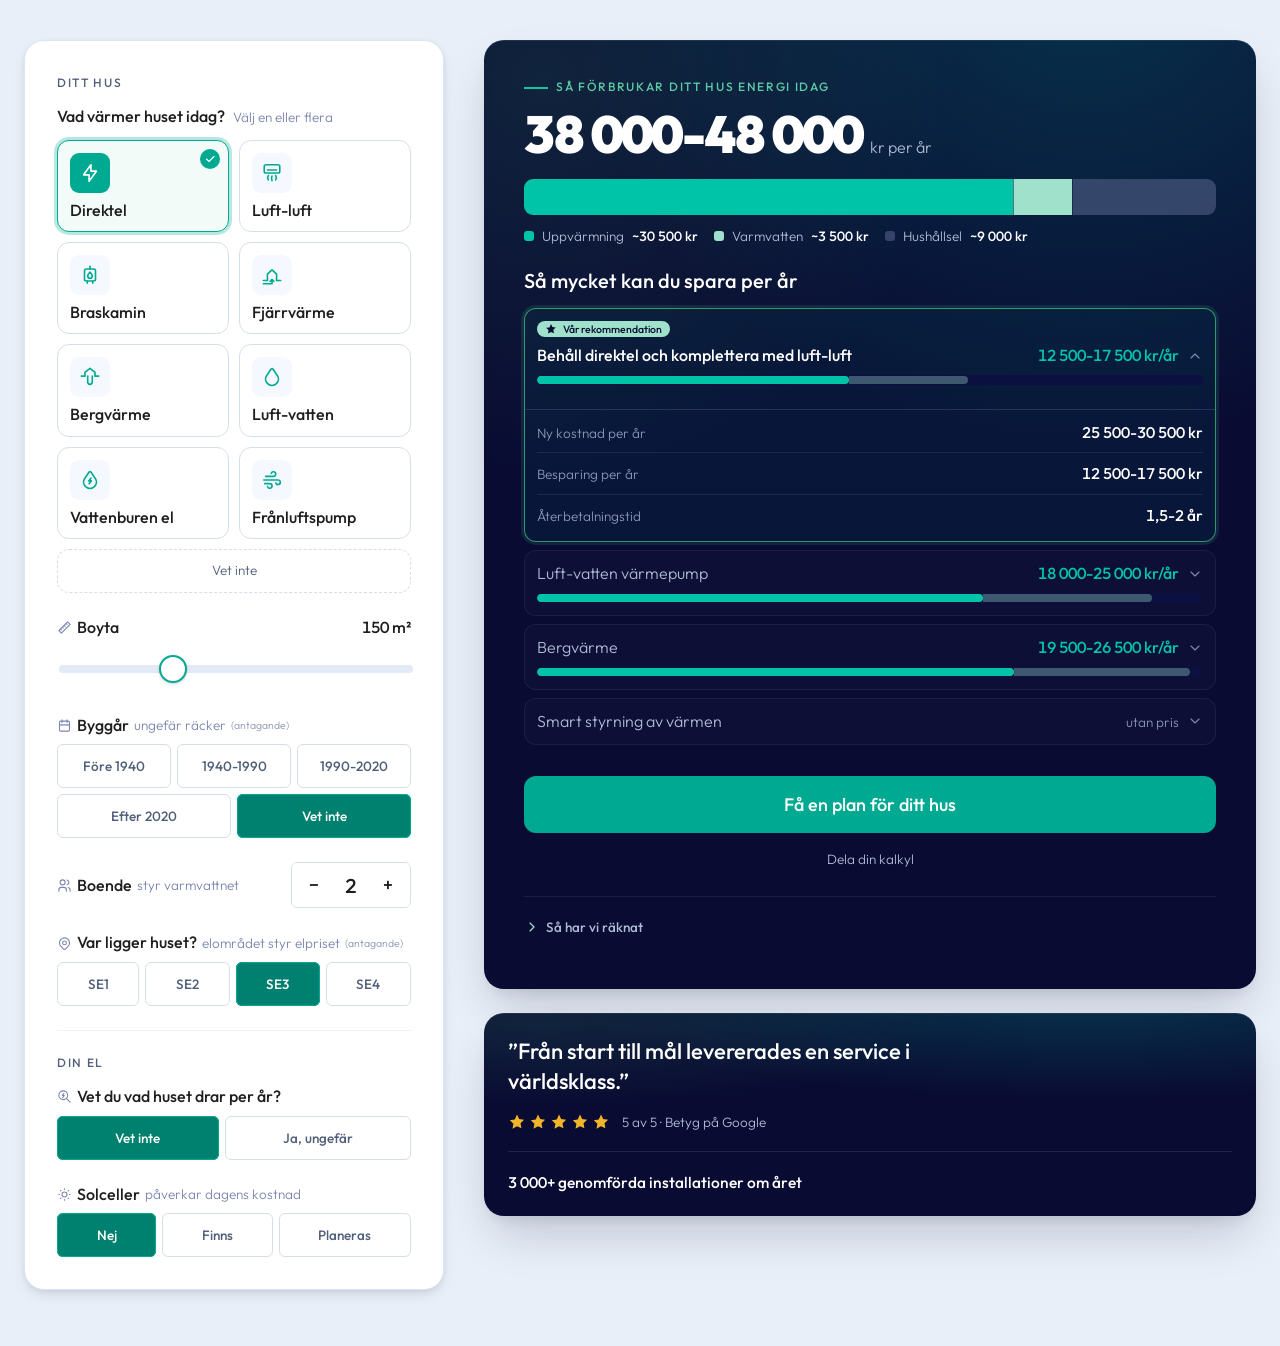
==== commit 9566a200: "v30: the ultimate-version pass (12-item owner punch list + QA) 1 toolhead removed (headline moves to" ====
--- a/vB/index.html
+++ b/vB/index.html
@@ -4,7 +4,7 @@
 <meta charset="utf-8">
 <meta name="viewport" content="width=device-width, initial-scale=1, viewport-fit=cover">
 <title>Energikalkylatorn: vad kostar det att värma ditt hus?</title>
-<meta name="description" content="Se vad värmen kostar i ditt hus och vad som är värt att göra. Försiktiga spann, fält-SPF, ROT 30 % på arbetet. Gratis, utan mejl.">
+<meta name="description" content="Räkna på ditt hus och se vad som är värt att göra. Ärliga siffror, räknat försiktigt.">
 
 <!-- Open Graph / social share unfurl (Facebook, LinkedIn, iMessage, WhatsApp) -->
 <meta property="og:type" content="website">
@@ -12,28 +12,29 @@
 <meta property="og:locale" content="sv_SE">
 <meta property="og:url" content="https://julius447.github.io/Energycalc/vB/">
 <meta property="og:title" content="Betalar du för mycket för elen?">
-<meta property="og:description" content="Räkna på ditt hus och se vad som är värt att göra. Gratis, utan mejl.">
-<meta property="og:image" content="https://julius447.github.io/Energycalc/vB/og.png?v=1">
+<meta property="og:description" content="Räkna på ditt hus och se vad som är värt att göra. Ärliga siffror, räknat försiktigt.">
+<meta property="og:image" content="https://julius447.github.io/Energycalc/vB/og.png?v=2">
 <meta property="og:image:width" content="1200">
 <meta property="og:image:height" content="630">
 <meta property="og:image:alt" content="Ampy Energikalkylatorn — betalar du för mycket för elen?">
 <meta name="twitter:card" content="summary_large_image">
 <meta name="twitter:title" content="Betalar du för mycket för elen?">
-<meta name="twitter:description" content="Räkna på ditt hus och se vad som är värt att göra. Gratis, utan mejl.">
-<meta name="twitter:image" content="https://julius447.github.io/Energycalc/vB/og.png?v=1">
-
-<link rel="stylesheet" href="tool.css?v=29">
+<meta name="twitter:description" content="Räkna på ditt hus och se vad som är värt att göra. Ärliga siffror, räknat försiktigt.">
+<meta name="twitter:image" content="https://julius447.github.io/Energycalc/vB/og.png?v=2">
+
+<!-- perf: preload the three Outfit weights before the CSS asks for them -->
+<link rel="preload" href="../fonts/Outfit-Light.woff2" as="font" type="font/woff2" crossorigin>
+<link rel="preload" href="../fonts/Outfit-Medium.woff2" as="font" type="font/woff2" crossorigin>
+<link rel="preload" href="../fonts/Outfit-Black.woff2" as="font" type="font/woff2" crossorigin>
+<link rel="stylesheet" href="tool.css?v=30">
 </head>
 <body>
 <div class="page">
   <div class="tool" id="ampyTool">
 
-    <!-- ============ TOOL HEAD ============ -->
-    <div class="toolhead">
-      <span class="tag">Energikalkylatorn</span>
-      <h1 class="th-title">Betalar du för mycket för elen?</h1>
-      <p class="th-sub">Räkna på ditt hus och se vad som är värt att göra.</p>
-    </div>
+    <!-- the headline lives in the site-built hero above the tool; the standalone
+         page keeps an sr-only h1 for a11y/SEO -->
+    <h1 class="sr-only">Energikalkylatorn</h1>
 
     <div class="panes">
 
@@ -123,12 +124,13 @@
         </div>
       </form>
 
-      <!-- ============ RIGHT: RESULT CARD ============ -->
+      <!-- ============ RIGHT COLUMN: RESULT CARD + TRUST BLOCK ============ -->
+      <div class="rightcol">
       <div class="result" id="result">
 
         <!-- A. head (#ownBadge deleted — R1) -->
         <div class="eyebrow-row">
-          <span class="eyebrow" id="eyebrow">Så använder ditt hus energi idag</span>
+          <span class="eyebrow" id="eyebrow">Så förbrukar ditt hus energi idag</span>
         </div>
 
         <!-- B. anchor (now the household-inclusive total, display only; breakdown = the legend below) -->
@@ -154,10 +156,26 @@
         <!-- sr-only live region (the ONE result announcer) -->
         <div class="sr-only" id="resultLive" aria-live="polite" aria-atomic="true"></div>
 
-        <!-- F. CTA BLOCK: dominant primary + quiet share -->
+        <!-- F. CTA BLOCK: dominant primary + quiet share (desktop share opens a popover) -->
         <div class="ctablock">
           <button type="button" class="cta cta--primary" id="ctaBtn">Få en plan för ditt hus</button>
-          <button type="button" class="share-btn share-btn--quiet" id="shareBtn">Dela din kalkyl</button>
+          <div class="share-wrap">
+            <button type="button" class="share-btn share-btn--quiet" id="shareBtn" aria-haspopup="menu" aria-expanded="false" aria-controls="sharePop">Dela din kalkyl</button>
+            <div class="share-pop" id="sharePop" role="menu" aria-label="Dela din kalkyl" hidden>
+              <button type="button" class="share-act" id="shareCopy" role="menuitem">
+                <svg viewBox="0 0 24 24" fill="none" stroke="currentColor" stroke-width="1.75" stroke-linecap="round" stroke-linejoin="round" aria-hidden="true"><rect x="8" y="3" width="8" height="4" rx="1"/><path d="M16 4h2a2 2 0 0 1 2 2v14a2 2 0 0 1-2 2H6a2 2 0 0 1-2-2V6a2 2 0 0 1 2-2h2"/></svg>
+                <span class="share-act-lbl">Kopiera länk</span>
+              </button>
+              <a class="share-act" id="shareMail" role="menuitem" href="#">
+                <svg viewBox="0 0 24 24" fill="none" stroke="currentColor" stroke-width="1.75" stroke-linecap="round" stroke-linejoin="round" aria-hidden="true"><rect x="3" y="5" width="18" height="14" rx="2"/><path d="M3 7l9 6l9 -6"/></svg>
+                <span class="share-act-lbl">Dela via mejl</span>
+              </a>
+              <a class="share-act" id="shareFb" role="menuitem" href="#" target="_blank" rel="noopener">
+                <svg viewBox="0 0 24 24" fill="none" stroke="currentColor" stroke-width="1.75" stroke-linecap="round" stroke-linejoin="round" aria-hidden="true"><path d="M17 2h-3a5 5 0 0 0-5 5v3H6v4h3v8h4v-8h3l1-4h-4V7a1 1 0 0 1 1-1h3z"/></svg>
+                <span class="share-act-lbl">Dela på Facebook</span>
+              </a>
+            </div>
+          </div>
         </div>
         <p class="sr-only" id="shareLive" role="status"></p>
 
@@ -170,20 +188,20 @@
               <p class="lead-sub">Vi hör av oss inom en arbetsdag och ger dig en kostnadsfri rådgivning.</p>
               <form id="leadForm" novalidate>
                 <label class="lead-lbl" for="leadName">Ditt namn <span class="lead-req" aria-hidden="true">*</span></label>
-                <input class="lead-field" type="text" id="leadName" name="name" autocomplete="name" placeholder="Johan Svensson" required aria-describedby="errName">
-                <p class="field-err" id="errName" hidden></p>
+                <input class="lead-field" type="text" id="leadName" name="name" autocomplete="name" required aria-describedby="errName">
+                <p class="field-err sr-only" id="errName" hidden></p>
 
                 <label class="lead-lbl" for="leadPhone">Telefonnummer <span class="lead-req" aria-hidden="true">*</span></label>
-                <input class="lead-field" type="tel" id="leadPhone" name="phone" autocomplete="tel" placeholder="073 XXX XX XX" required aria-describedby="errPhone">
-                <p class="field-err" id="errPhone" hidden></p>
+                <input class="lead-field" type="tel" id="leadPhone" name="phone" autocomplete="tel" required aria-describedby="errPhone">
+                <p class="field-err sr-only" id="errPhone" hidden></p>
 
                 <label class="lead-lbl" for="leadZip">Postnummer <span class="lead-req" aria-hidden="true">*</span></label>
-                <input class="lead-field" type="text" id="leadZip" name="zip" inputmode="numeric" autocomplete="postal-code" maxlength="6" placeholder="123 45" required aria-describedby="errZip">
-                <p class="field-err" id="errZip" hidden></p>
+                <input class="lead-field" type="text" id="leadZip" name="zip" inputmode="numeric" autocomplete="postal-code" maxlength="6" required aria-describedby="errZip">
+                <p class="field-err sr-only" id="errZip" hidden></p>
 
                 <label class="lead-lbl" for="leadEmail">E-postadress <span class="lead-req" aria-hidden="true">*</span></label>
-                <input class="lead-field" type="email" id="leadEmail" name="email" autocomplete="email" placeholder="Namn@email.se" required aria-describedby="errEmail">
-                <p class="field-err" id="errEmail" hidden></p>
+                <input class="lead-field" type="email" id="leadEmail" name="email" autocomplete="email" required aria-describedby="errEmail">
+                <p class="field-err sr-only" id="errEmail" hidden></p>
 
                 <!-- honeypot (hidden from humans) -->
                 <div class="hp" aria-hidden="true">
@@ -215,14 +233,36 @@
         </details>
 
       </div>
+
+      <!-- ============ TRUST BLOCK (extern trovärdighet — owner-sanctioned facts only) ============ -->
+      <aside class="trust" aria-label="Omdöme och erfarenhet">
+        <blockquote class="trust-quote"><p>&#8221;Från start till mål levererades en service i världsklass.&#8221;</p></blockquote>
+        <div class="trust-rating">
+          <span class="trust-stars" aria-hidden="true">
+            <svg viewBox="0 0 24 24" aria-hidden="true"><path d="M12 2l2.9 6.1 6.6.9-4.8 4.7 1.2 6.6L12 17.8 6 21l1.2-6.6L2.4 9.7l6.6-.9z"/></svg>
+            <svg viewBox="0 0 24 24" aria-hidden="true"><path d="M12 2l2.9 6.1 6.6.9-4.8 4.7 1.2 6.6L12 17.8 6 21l1.2-6.6L2.4 9.7l6.6-.9z"/></svg>
+            <svg viewBox="0 0 24 24" aria-hidden="true"><path d="M12 2l2.9 6.1 6.6.9-4.8 4.7 1.2 6.6L12 17.8 6 21l1.2-6.6L2.4 9.7l6.6-.9z"/></svg>
+            <svg viewBox="0 0 24 24" aria-hidden="true"><path d="M12 2l2.9 6.1 6.6.9-4.8 4.7 1.2 6.6L12 17.8 6 21l1.2-6.6L2.4 9.7l6.6-.9z"/></svg>
+            <svg viewBox="0 0 24 24" aria-hidden="true"><path d="M12 2l2.9 6.1 6.6.9-4.8 4.7 1.2 6.6L12 17.8 6 21l1.2-6.6L2.4 9.7l6.6-.9z"/></svg>
+          </span>
+          <span class="trust-rating-txt">5 av 5 · Betyg på Google</span>
+        </div>
+        <div class="trust-divider" aria-hidden="true"></div>
+        <p class="trust-stat">3&#160;000+ genomförda installationer om året</p>
+      </aside>
+
+      </div>
     </div>
   </div>
 </div>
 
+<!-- mobile jump-pill (≤991): appears after the first input interaction, hides at the result -->
+<button type="button" class="jump-pill" id="jumpPill" tabindex="-1" aria-hidden="true">Se resultatet <svg viewBox="0 0 24 24" fill="none" stroke="currentColor" stroke-width="1.75" stroke-linecap="round" stroke-linejoin="round" aria-hidden="true"><path d="M6 9l6 6l6 -6"/></svg></button>
+
 <!-- 5-layer chassis: data -> engine -> rank -> app -->
-<script src="data.js?v=29"></script>
-<script src="engine.js?v=29"></script>
-<script src="rank.js?v=29"></script>
-<script src="app.js?v=29"></script>
+<script src="data.js?v=30"></script>
+<script src="engine.js?v=30"></script>
+<script src="rank.js?v=30"></script>
+<script src="app.js?v=30"></script>
 </body>
 </html>
--- a/vB/tool.css
+++ b/vB/tool.css
@@ -115,12 +115,8 @@
   padding:var(--sp-8) max(var(--shell-gutter),env(safe-area-inset-right)) var(--sp-9) max(var(--shell-gutter),env(safe-area-inset-left))}   /* P2: keep the card clear of the notch in landscape */
 .tool{background:none;border:0;border-radius:0;padding:0}
 
-.tag{display:inline-block;font-size:var(--ty-eyebrow);font-weight:500;letter-spacing:var(--tr-eyebrow);
-  text-transform:uppercase;color:#04342c;background:var(--mint);border-radius:var(--r-pill);padding:var(--sp-1) var(--sp-3);line-height:1.2}
-.toolhead{display:flex;flex-direction:column;align-items:flex-start;gap:var(--sp-2);margin-bottom:var(--sp-6)}
-.toolhead .th-title{font-size:clamp(2.0rem, 1.7rem + 0.8vw, 2.6rem);font-weight:500;line-height:var(--lh-tight);
-  letter-spacing:-.01em;color:var(--ink);max-width:42rem;margin:0}   /* d-p4 */
-.toolhead .th-sub{font-size:var(--ty-label);font-weight:300;color:var(--muted);margin:0;line-height:var(--lh-body)}
+/* (the .toolhead/.tag block is DELETED — the headline lives in the site-built hero;
+ * the standalone page keeps an sr-only h1) */
 
 .panes{display:flex;gap:var(--sp-7);align-items:flex-start}
 @media (min-width:1200px){ .panes{gap:var(--sp-8)} }
@@ -128,7 +124,11 @@
   padding:var(--sp-7);margin:0;position:sticky;top:var(--sp-6);align-self:flex-start;box-shadow:var(--shadow-2)}
 /* DM1b: the .static kill-switch is retired — a too-tall card gets a sticky-BOTTOM
  * fallback via an inline negative top set by checkStickyIntegrity() */
-.result{flex:1;min-width:0;background:var(--midnight);border-radius:var(--r-xl);padding:var(--sp-7);
+/* the right column: result card + trust block stacked (the trust fills the gap the
+ * taller left column leaves on desktop); it takes over the old .result flex sizing
+ * so the two-pane widths are byte-identical */
+.rightcol{flex:1;min-width:0;display:flex;flex-direction:column;gap:var(--sp-6)}
+.result{background:var(--midnight);border-radius:var(--r-xl);padding:var(--sp-7);
   color:#fff;position:relative;overflow:hidden;box-shadow:var(--shadow-3);scroll-margin-top:var(--sp-4)}
 @media (min-width:1200px){ .result{padding:var(--sp-8)} }
 .result::before{content:'';position:absolute;inset:0;background:var(--aurora);pointer-events:none}
@@ -399,17 +399,19 @@
 .sp-verdict{font-size:var(--ty-sub);font-weight:300;color:var(--subtext);line-height:var(--lh-body);margin:0 0 var(--sp-3);
   max-width:62ch}   /* d-m4: measure cap */
 .sp-verdict b{font-weight:500;color:#fff;font-variant-numeric:tabular-nums}
-/* the three-column stat block: Din nya årskostnad · Du sparar per år · Återbetald på
-   (a clean scannable trio replaces the old prose + label/value rows) */
-.sp-cols{display:grid;grid-template-columns:repeat(3,1fr);gap:var(--sp-3);margin:0;align-items:start}
-.sp-cols--2{grid-template-columns:repeat(2,1fr)}
-.sp-col{display:flex;flex-direction:column;gap:var(--sp-1);min-width:0}
-/* every header now fits ONE line (Årskostnad · Besparing / år · Återbetald på), so no 2-line
-   reserve is needed — they align naturally and the values sit right beneath. */
-.sp-col-k{font-size:var(--ty-micro);font-weight:500;text-transform:uppercase;letter-spacing:.04em;
-  color:var(--footnote);line-height:1.3;white-space:nowrap}
-.sp-col-v{font-size:var(--ty-label);font-weight:500;color:#fff;line-height:1.3;font-variant-numeric:tabular-nums}
-.sp-col-v--weak{color:var(--amber)}   /* long payback: honest visual flag, in the column not on the row */
+/* the vertical stat ROWS (owner v30): one stacked row per stat, label left / value
+   right, bigger readable type — Ny kostnad per år · Besparing per år · Återbetalningstid.
+   Same treatment desktop+mobile; hairline separation between rows. */
+.sp-rows{margin:0;display:block}
+.sp-statrow{display:flex;align-items:baseline;justify-content:space-between;gap:var(--sp-3);
+  padding:var(--sp-2h) 0;min-width:0}
+.sp-statrow:first-child{padding-top:0}
+.sp-statrow:last-child{padding-bottom:0}
+.sp-statrow + .sp-statrow{border-top:1px solid rgba(255,255,255,.08)}
+.sp-statrow-k{font-size:var(--ty-label);font-weight:300;color:var(--footnote);line-height:1.3}
+.sp-statrow-v{margin:0;font-size:1.55rem;font-weight:500;color:#fff;line-height:1.3;
+  font-variant-numeric:tabular-nums;white-space:nowrap;text-align:right;flex:0 0 auto}
+.sp-statrow-v--weak{color:var(--amber)}   /* long payback: honest visual flag, on the value */
 
 
 /* entrance: bars scaleX, band fades, chip pops last (JS toggles is-drawing/is-drawn) */
@@ -444,12 +446,30 @@
  * with a purchasable action, so the main CTA is always the solid teal primary */
 
 /* share — DEMOTED to a quiet text-level action (R9); still a full ≥44px target */
-.share-btn{display:block;width:100%;min-height:4.4rem;margin-top:var(--sp-1);border-radius:var(--r-md);
+.share-wrap{position:relative;margin-top:var(--sp-1)}
+.share-btn{display:block;width:100%;min-height:4.4rem;margin-top:0;border-radius:var(--r-md);
   background:transparent;border:1px solid transparent;color:var(--subtext);font-family:inherit;
   font-size:var(--ty-label);font-weight:300;cursor:pointer;
   transition:color var(--t-fast) var(--ease)}
 @media (hover:hover) and (pointer:fine){ .share-btn--quiet:hover{color:#fff;text-decoration:underline;text-underline-offset:.3em} }   /* DM4 */
 .share-btn:focus-visible{outline:2px solid var(--neon);outline-offset:2px}
+
+/* the desktop/no-native-share popover: three 44px icon+label rows on the chip surface,
+ * anchored above the button (stays inside the card's overflow) */
+.share-pop{position:absolute;bottom:calc(100% + .6rem);left:50%;transform:translateX(-50%);z-index:6;
+  min-width:24rem;background:var(--chip);border:1px solid rgba(255,255,255,.12);border-radius:var(--r-md);
+  padding:var(--sp-1);box-shadow:var(--shadow-3)}
+.share-pop[hidden]{display:none}
+/* flip fallback: when the viewport space above the button is tight, open below instead */
+.share-pop--below{bottom:auto;top:calc(100% + .6rem)}
+.share-act{display:flex;align-items:center;gap:var(--sp-3);width:100%;min-height:4.4rem;
+  padding:0 var(--sp-3);border:0;border-radius:var(--r-sm);background:transparent;color:#fff;
+  font-family:inherit;font-size:var(--ty-label);font-weight:300;text-align:left;text-decoration:none;
+  cursor:pointer;transition:background var(--t-fast) var(--ease)}
+.share-act svg{width:1.8rem;height:1.8rem;color:var(--mint);flex:0 0 auto}
+@media (hover:hover) and (pointer:fine){ .share-act:hover{background:rgba(255,255,255,.06)} }
+.share-act:focus-visible{outline:2px solid var(--neon);outline-offset:-2px}
+.share-act.is-done .share-act-lbl{color:var(--mint)}
 
 /* methodology */
 .method{margin-top:var(--sp-4);border-top:1px solid rgba(255,255,255,.08);padding-top:var(--sp-2)}
@@ -486,11 +506,12 @@
 .lead-field{width:100%;min-height:44px;padding:1.0rem 1.1rem;border:1px solid rgba(255,255,255,.12);border-radius:var(--r-sm);
   font-size:var(--ty-body);font-weight:300;font-family:inherit;color:#fff;background:rgba(255,255,255,.04);
   transition:border-color var(--t-fast) var(--ease),box-shadow var(--t-fast) var(--ease)}
-.lead-field::placeholder{color:var(--footnote)}
 .lead-field:focus-visible{outline:none;border-color:var(--neon);box-shadow:var(--ring-dark)}
-.lead-field[aria-invalid="true"]{border-color:#ff8a8a}
-.field-err,.lead-err{font-size:var(--ty-label);color:#ff8a8a;margin:.4rem 0 0}
-.field-err[hidden],.lead-err[hidden]{display:none}
+/* invalid = RED BORDER ONLY (the messages live in sr-only elements, aria-described) —
+ * a slightly stronger 1.5px border carries the state without any layout shift */
+.lead-field[aria-invalid="true"]{border-color:#ff8a8a;box-shadow:inset 0 0 0 .5px #ff8a8a}
+.lead-err{font-size:var(--ty-label);color:#ff8a8a;margin:.4rem 0 0}
+.lead-err[hidden]{display:none}
 .leadclose{position:absolute;top:1.1rem;right:1.1rem;width:3rem;height:3rem;border:0;background:none;
   color:var(--subtext);cursor:pointer;border-radius:8px;transition:background var(--t-fast) var(--ease)}
 .leadclose svg{width:1.8rem;height:1.8rem}
@@ -510,7 +531,39 @@
 .lead-success p{font-size:var(--ty-sub);margin:var(--sp-2) 0 0;color:#fff}
 .lead-success:focus-visible{outline:2px solid var(--neon);outline-offset:2px;border-radius:var(--r-sm)}
 
-/* ============================ STICKY MOBILE RESULT BAR ============================ */
+/* ============================ TRUST BLOCK (right column, below the result card) ============================
+ * The tool's own midnight/aurora surface — same radius/shadow family as the result
+ * card, compact (~200-260px on desktop). Owner-sanctioned content only. */
+.trust{background:var(--midnight);border-radius:var(--r-xl);padding:var(--sp-6);color:#fff;
+  position:relative;overflow:hidden;box-shadow:var(--shadow-3)}
+.trust::before{content:'';position:absolute;inset:0;background:var(--aurora);pointer-events:none}
+.trust::after{content:'';position:absolute;inset:0;border-radius:inherit;pointer-events:none;
+  box-shadow:inset 0 1px 0 rgba(255,255,255,.08)}
+.trust>*{position:relative;z-index:1}
+.trust-quote{margin:0;font-size:var(--ty-lead);font-weight:500;line-height:var(--lh-snug);color:#fff;max-width:30ch}   /* 30ch: wraps to two lines at desktop column width so the block holds ~200-260px presence */
+.trust-quote p{margin:0}
+.trust-rating{display:flex;align-items:center;gap:var(--sp-3);margin-top:var(--sp-4);flex-wrap:wrap}
+.trust-stars{display:inline-flex;gap:.3rem}
+.trust-stars svg{width:1.8rem;height:1.8rem;fill:var(--amber)}
+.trust-rating-txt{font-size:var(--ty-label);font-weight:300;color:var(--subtext)}
+.trust-divider{height:1px;background:rgba(255,255,255,.10);margin:var(--sp-5) 0}
+.trust-stat{margin:0;font-size:var(--ty-sub);font-weight:500;color:#fff;font-variant-numeric:tabular-nums}
+
+/* ============================ MOBILE JUMP-PILL (≤991) ============================
+ * A quiet fixed pill: appears after the first input interaction, smooth-scrolls to
+ * #result, hides while the result is in view or the lead form is open. */
+.jump-pill{position:fixed;left:50%;bottom:calc(1.6rem + env(safe-area-inset-bottom,0px));z-index:60;
+  display:none;align-items:center;gap:var(--sp-2);min-height:4.4rem;padding:0 var(--sp-5);
+  background:var(--midnight);color:#fff;border:1px solid rgba(255,255,255,.18);border-radius:var(--r-pill);
+  font-family:inherit;font-size:1.4rem;font-weight:500;cursor:pointer;white-space:nowrap;
+  box-shadow:0 .8rem 2.4rem -.8rem rgba(9,11,50,.5);
+  opacity:0;transform:translate(-50%,1rem);pointer-events:none;
+  transition:opacity var(--t-mid) var(--ease),transform var(--t-mid) var(--ease)}
+.jump-pill svg{width:1.6rem;height:1.6rem;color:var(--mint);flex:0 0 auto}
+@media (max-width:991px){ .jump-pill{display:inline-flex} }
+.jump-pill.show{opacity:1;transform:translate(-50%,0);pointer-events:auto}
+.jump-pill:focus-visible{outline:2px solid var(--teal);outline-offset:2px}
+
 /* ============================ MOTION ============================ */
 /* reveals — grid-template-rows:0fr->1fr (replaces the hidden swap) */
 .gear-collapsed{display:grid;grid-template-rows:0fr;opacity:0;
@@ -544,8 +597,9 @@
   .input{flex:auto;order:1;width:100%;max-width:none;position:static;top:auto}
   /* explicit width: .panes has align-items:flex-start (no stretch), and the
    * comparison rows carry nowrap min-content — the card must never grow past
-   * the pane (the no-h-scroll floor at 375px) */
-  .result{order:2;width:100%}
+   * the pane (the no-h-scroll floor at 375px). The trust block rides inside
+   * .rightcol → renders LAST, after the result card. */
+  .rightcol{order:2;width:100%}
   /* touch-target floor (>=44px) on every tappable control */
   .seg button{min-height:44px}
   .stepbtn{width:44px;height:44px}
@@ -562,17 +616,23 @@
   .page{padding:var(--sp-4) var(--sp-3) var(--sp-8)}
   .result{padding:var(--sp-4)}
   .input{padding:var(--sp-5)}
+  .trust{padding:var(--sp-5)}
   .hp-ic{width:3.4rem;height:3.4rem}
   .hp-ic svg{width:1.9rem;height:1.9rem}
   .storybar{height:3.2rem}
-  /* mobile 375: figures tighten (name-wrap now lives in the ≤991 block, MM2) */
-  .sp-figs > div{gap:var(--sp-2)}
-  /* the 3 stat columns: keep each value on ONE line so a range never breaks mid-number
-     (owner: the wrapped "25 500-\n30 500 kr" was hard to read). Tighten gap + drop padding
-     and cap the value type so the widest range fits its column. */
+  /* ---- item 9: the left-column breathing pass (owner: perfect down TO Boyta;
+   * from Byggår down it was chunky/tight). Group rhythm steps UP one notch,
+   * label→control opens to --sp-3, the seg buttons grow taller with more gap. ---- */
+  .gear > .lbl,.gear > #ownRow{margin-top:var(--sp-7)}       /* every group from Byggår down */
+  .gear > .heatpicker + .lbl{margin-top:var(--sp-6)}          /* Boyta keeps its tuned gap */
+  .gear .seg,.gear .range{margin-top:var(--sp-3)}             /* consistent label→control air */
+  #ownRow > * + *{margin-top:var(--sp-3)}
+  .seg{gap:var(--sp-2)}                                       /* the wrapped byggår rows breathe */
+  .seg button{min-height:4.8rem}                              /* taller segs (the 5 byggår segs were cramped) */
+  .gear[data-gear="n2"]{margin-top:var(--sp-7);padding-top:var(--sp-7)}  /* DIN EL header clearly separated */
+  /* the stat rows: the value never breaks mid-number (nowrap lives on .sp-statrow-v);
+     drop-body keeps a touch tighter horizontal padding at 375 */
   .sp-drop-body{padding:var(--sp-3) var(--sp-2) var(--sp-4)}
-  .sp-cols{gap:var(--sp-2)}
-  .sp-col-v{font-size:1.2rem;white-space:nowrap;letter-spacing:-.01em}
   /* "Så har vi räknat" gets a touch larger tap surface for 55+ thumbs (owner ask) */
   .method summary{font-size:1.5rem}
   .method summary svg{width:1.8rem;height:1.8rem}
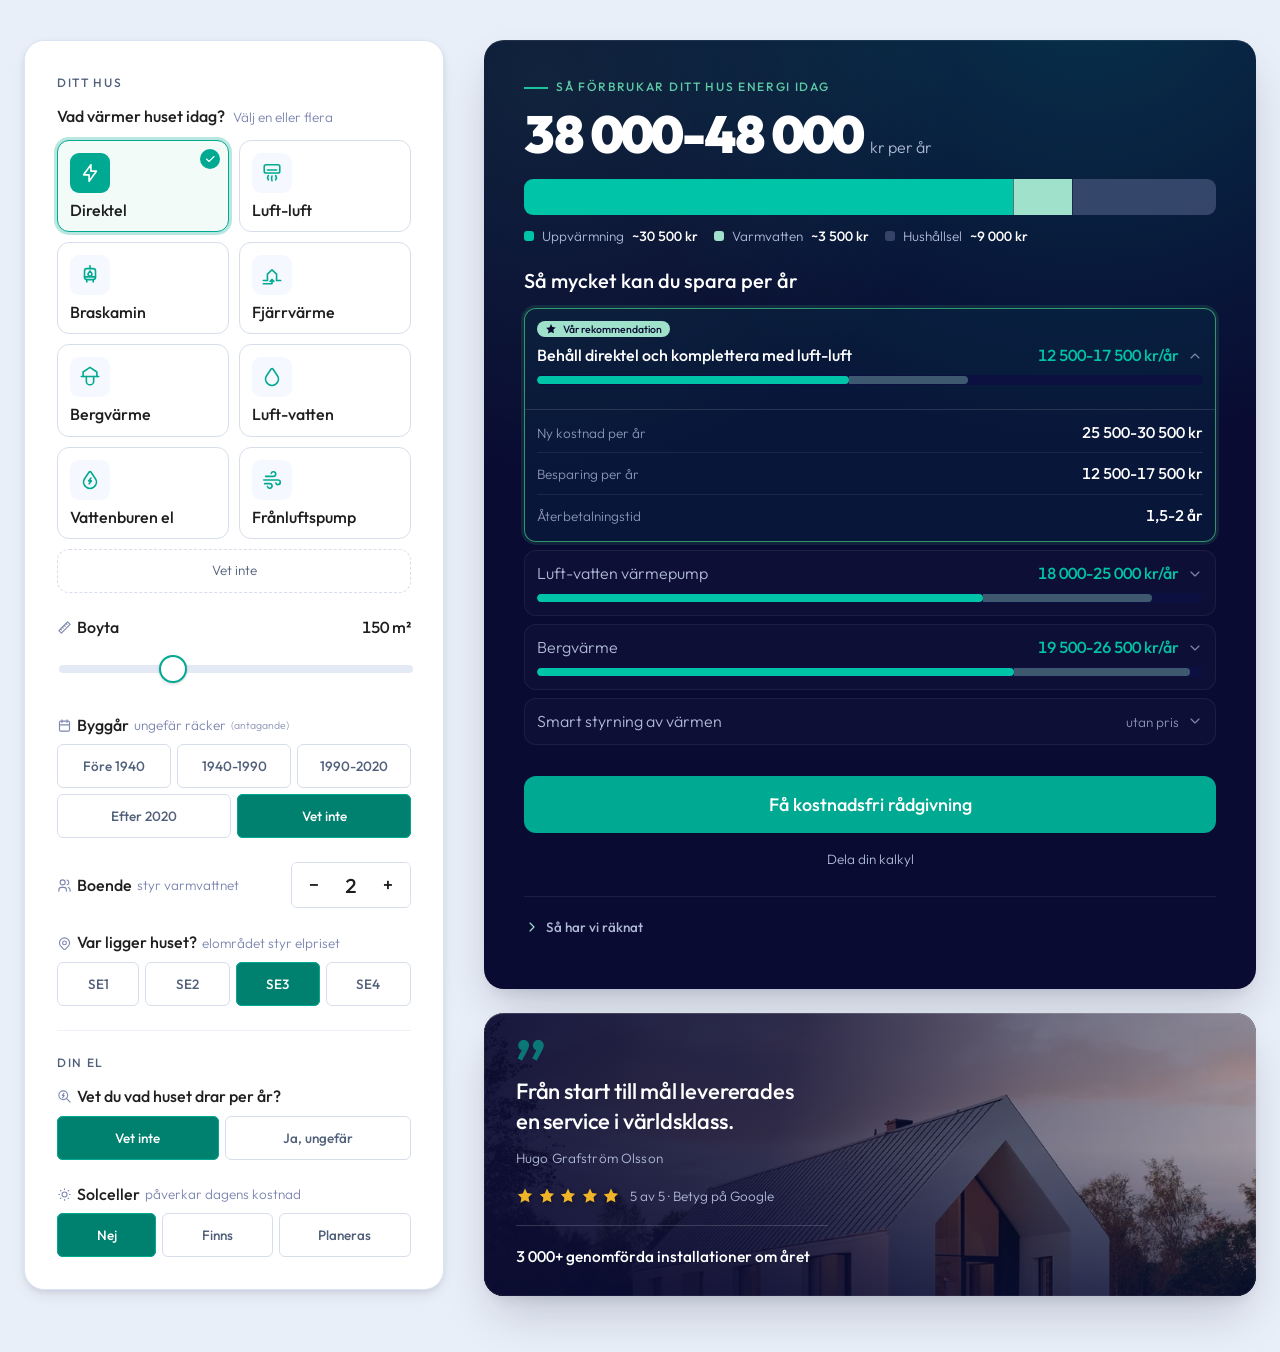
==== commit 69d5b2f4: "v31: foto-testimonial + ikonfix + CTA/antag-städning Testimonial-blocket ombyggt med husfoto som bak" ====
--- a/vB/index.html
+++ b/vB/index.html
@@ -26,7 +26,7 @@
 <link rel="preload" href="../fonts/Outfit-Light.woff2" as="font" type="font/woff2" crossorigin>
 <link rel="preload" href="../fonts/Outfit-Medium.woff2" as="font" type="font/woff2" crossorigin>
 <link rel="preload" href="../fonts/Outfit-Black.woff2" as="font" type="font/woff2" crossorigin>
-<link rel="stylesheet" href="tool.css?v=30">
+<link rel="stylesheet" href="tool.css?v=31">
 </head>
 <body>
 <div class="page">
@@ -81,7 +81,7 @@
           <input type="hidden" id="occupantsField" data-input="occupants" value="2">
 
           <!-- 5. elområde (PROMOTED, relabelled) -->
-          <div class="lbl"><svg viewBox="0 0 24 24" fill="none" stroke="currentColor" stroke-width="1.75" stroke-linecap="round" stroke-linejoin="round" aria-hidden="true"><path d="M9 11a3 3 0 1 0 6 0a3 3 0 0 0 -6 0"/><path d="M17.657 16.657l-4.243 4.243a2 2 0 0 1 -2.827 0l-4.244 -4.243a8 8 0 1 1 11.314 0z"/></svg>Var ligger huset? <span class="lbl-soft">elområdet styr elpriset</span> <span class="antag" id="seAsm">(antagande)</span></div>
+          <div class="lbl"><svg viewBox="0 0 24 24" fill="none" stroke="currentColor" stroke-width="1.75" stroke-linecap="round" stroke-linejoin="round" aria-hidden="true"><path d="M9 11a3 3 0 1 0 6 0a3 3 0 0 0 -6 0"/><path d="M17.657 16.657l-4.243 4.243a2 2 0 0 1 -2.827 0l-4.244 -4.243a8 8 0 1 1 11.314 0z"/></svg>Var ligger huset? <span class="lbl-soft">elområdet styr elpriset</span></div>
           <div class="seg" id="priceAreaSeg" role="radiogroup" aria-label="Elområde"></div>
         </div>
 
@@ -158,7 +158,7 @@
 
         <!-- F. CTA BLOCK: dominant primary + quiet share (desktop share opens a popover) -->
         <div class="ctablock">
-          <button type="button" class="cta cta--primary" id="ctaBtn">Få en plan för ditt hus</button>
+          <button type="button" class="cta cta--primary" id="ctaBtn">Få kostnadsfri rådgivning</button>
           <div class="share-wrap">
             <button type="button" class="share-btn share-btn--quiet" id="shareBtn" aria-haspopup="menu" aria-expanded="false" aria-controls="sharePop">Dela din kalkyl</button>
             <div class="share-pop" id="sharePop" role="menu" aria-label="Dela din kalkyl" hidden>
@@ -234,21 +234,34 @@
 
       </div>
 
-      <!-- ============ TRUST BLOCK (extern trovärdighet — owner-sanctioned facts only) ============ -->
+      <!-- ============ TRUST BLOCK (extern trovärdighet — owner-sanctioned facts only) ============
+           A real Ampy dusk photo (trust-elinstallation.webp) is the surface, under a left-weighted
+           midnight veil (guarantees AA white text; lets the gold stars pop). Same radius/shadow
+           family as the result card, so the seam reads seamless. Content is owner-sanctioned only:
+           verbatim Google review + real public reviewer + 5/5 + 3 000+/year. -->
       <aside class="trust" aria-label="Omdöme och erfarenhet">
-        <blockquote class="trust-quote"><p>&#8221;Från start till mål levererades en service i världsklass.&#8221;</p></blockquote>
-        <div class="trust-rating">
-          <span class="trust-stars" aria-hidden="true">
-            <svg viewBox="0 0 24 24" aria-hidden="true"><path d="M12 2l2.9 6.1 6.6.9-4.8 4.7 1.2 6.6L12 17.8 6 21l1.2-6.6L2.4 9.7l6.6-.9z"/></svg>
-            <svg viewBox="0 0 24 24" aria-hidden="true"><path d="M12 2l2.9 6.1 6.6.9-4.8 4.7 1.2 6.6L12 17.8 6 21l1.2-6.6L2.4 9.7l6.6-.9z"/></svg>
-            <svg viewBox="0 0 24 24" aria-hidden="true"><path d="M12 2l2.9 6.1 6.6.9-4.8 4.7 1.2 6.6L12 17.8 6 21l1.2-6.6L2.4 9.7l6.6-.9z"/></svg>
-            <svg viewBox="0 0 24 24" aria-hidden="true"><path d="M12 2l2.9 6.1 6.6.9-4.8 4.7 1.2 6.6L12 17.8 6 21l1.2-6.6L2.4 9.7l6.6-.9z"/></svg>
-            <svg viewBox="0 0 24 24" aria-hidden="true"><path d="M12 2l2.9 6.1 6.6.9-4.8 4.7 1.2 6.6L12 17.8 6 21l1.2-6.6L2.4 9.7l6.6-.9z"/></svg>
-          </span>
-          <span class="trust-rating-txt">5 av 5 · Betyg på Google</span>
-        </div>
-        <div class="trust-divider" aria-hidden="true"></div>
-        <p class="trust-stat">3&#160;000+ genomförda installationer om året</p>
+        <img class="trust-photo" src="trust-elinstallation.webp" alt="" aria-hidden="true"
+             width="1000" height="827" loading="lazy" decoding="async">
+        <div class="trust-veil" aria-hidden="true"></div>
+        <div class="trust-inner">
+          <blockquote class="trust-quote">
+            <span class="trust-mark" aria-hidden="true">&#8221;</span>
+            <p>Från start till mål levererades en service i världsklass.</p>
+            <cite class="trust-cite">Hugo Grafström Olsson</cite>
+          </blockquote>
+          <div class="trust-rating">
+            <span class="trust-stars" aria-hidden="true">
+              <svg viewBox="0 0 24 24" aria-hidden="true"><path d="M12 2l2.9 6.1 6.6.9-4.8 4.7 1.2 6.6L12 17.8 6 21l1.2-6.6L2.4 9.7l6.6-.9z"/></svg>
+              <svg viewBox="0 0 24 24" aria-hidden="true"><path d="M12 2l2.9 6.1 6.6.9-4.8 4.7 1.2 6.6L12 17.8 6 21l1.2-6.6L2.4 9.7l6.6-.9z"/></svg>
+              <svg viewBox="0 0 24 24" aria-hidden="true"><path d="M12 2l2.9 6.1 6.6.9-4.8 4.7 1.2 6.6L12 17.8 6 21l1.2-6.6L2.4 9.7l6.6-.9z"/></svg>
+              <svg viewBox="0 0 24 24" aria-hidden="true"><path d="M12 2l2.9 6.1 6.6.9-4.8 4.7 1.2 6.6L12 17.8 6 21l1.2-6.6L2.4 9.7l6.6-.9z"/></svg>
+              <svg viewBox="0 0 24 24" aria-hidden="true"><path d="M12 2l2.9 6.1 6.6.9-4.8 4.7 1.2 6.6L12 17.8 6 21l1.2-6.6L2.4 9.7l6.6-.9z"/></svg>
+            </span>
+            <span class="trust-rating-txt">5 av 5 · Betyg på Google</span>
+          </div>
+          <div class="trust-divider" aria-hidden="true"></div>
+          <p class="trust-stat">3&#160;000+ genomförda installationer om året</p>
+        </div>
       </aside>
 
       </div>
@@ -260,9 +273,9 @@
 <button type="button" class="jump-pill" id="jumpPill" tabindex="-1" aria-hidden="true">Se resultatet <svg viewBox="0 0 24 24" fill="none" stroke="currentColor" stroke-width="1.75" stroke-linecap="round" stroke-linejoin="round" aria-hidden="true"><path d="M6 9l6 6l6 -6"/></svg></button>
 
 <!-- 5-layer chassis: data -> engine -> rank -> app -->
-<script src="data.js?v=30"></script>
-<script src="engine.js?v=30"></script>
-<script src="rank.js?v=30"></script>
-<script src="app.js?v=30"></script>
+<script src="data.js?v=31"></script>
+<script src="engine.js?v=31"></script>
+<script src="rank.js?v=31"></script>
+<script src="app.js?v=31"></script>
 </body>
 </html>
--- a/vB/tool.css
+++ b/vB/tool.css
@@ -532,21 +532,33 @@
 .lead-success:focus-visible{outline:2px solid var(--neon);outline-offset:2px;border-radius:var(--r-sm)}
 
 /* ============================ TRUST BLOCK (right column, below the result card) ============================
- * The tool's own midnight/aurora surface — same radius/shadow family as the result
- * card, compact (~200-260px on desktop). Owner-sanctioned content only. */
-.trust{background:var(--midnight);border-radius:var(--r-xl);padding:var(--sp-6);color:#fff;
-  position:relative;overflow:hidden;box-shadow:var(--shadow-3)}
-.trust::before{content:'';position:absolute;inset:0;background:var(--aurora);pointer-events:none}
-.trust::after{content:'';position:absolute;inset:0;border-radius:inherit;pointer-events:none;
-  box-shadow:inset 0 1px 0 rgba(255,255,255,.08)}
-.trust>*{position:relative;z-index:1}
-.trust-quote{margin:0;font-size:var(--ty-lead);font-weight:500;line-height:var(--lh-snug);color:#fff;max-width:30ch}   /* 30ch: wraps to two lines at desktop column width so the block holds ~200-260px presence */
-.trust-quote p{margin:0}
-.trust-rating{display:flex;align-items:center;gap:var(--sp-3);margin-top:var(--sp-4);flex-wrap:wrap}
-.trust-stars{display:inline-flex;gap:.3rem}
-.trust-stars svg{width:1.8rem;height:1.8rem;fill:var(--amber)}
+ * A real Ampy dusk photo (trust-elinstallation.webp — white gabled villa, warm-glowing
+ * gable notch) is the surface, under a LEFT-weighted midnight veil that guarantees AA white
+ * text on the left while the house breathes on the right, and a bottom veil that seats the
+ * stat line. Same radius/shadow family as the result card (both midnight) so the seam reads
+ * seamless. Owner-sanctioned content only (verbatim Google review + real public reviewer +
+ * 5/5 + 3 000+/year). Render-verified premium at 852 / 560 / 343 px, AA throughout. */
+.trust{position:relative;border-radius:var(--r-xl);overflow:hidden;box-shadow:var(--shadow-3);
+  background:var(--midnight);isolation:isolate}
+.trust-photo{position:absolute;inset:0;z-index:0;display:block;width:100%;height:100%;
+  object-fit:cover;object-position:64% 50%}
+.trust-veil{position:absolute;inset:0;z-index:1;background:
+  linear-gradient(103deg, rgba(9,11,50,.94) 0%, rgba(9,11,50,.82) 38%, rgba(9,11,50,.50) 68%, rgba(9,11,50,.28) 100%),
+  linear-gradient(to top, rgba(9,11,50,.66) 0%, rgba(9,11,50,0) 52%)}
+.trust::after{content:'';position:absolute;inset:0;border-radius:inherit;pointer-events:none;z-index:3;
+  box-shadow:inset 0 1px 0 rgba(255,255,255,.10),inset 0 0 0 1px rgba(255,255,255,.05)}
+.trust-inner{position:relative;z-index:2;padding:3rem 3.2rem}
+.trust-quote{margin:0;position:relative;max-width:30ch;padding-top:3.4rem}   /* 30ch wraps to 2-3 short lines; padding-top reserves the mark's air */
+.trust-mark{position:absolute;left:-.2rem;top:0;font-weight:500;font-size:7.2rem;line-height:.62;
+  color:var(--teal-on-dark);opacity:.55;pointer-events:none;letter-spacing:-.02em}   /* oversized decorative ” — Outfit 500 keeps the single-font discipline */
+.trust-quote p{margin:0;color:#fff;font-size:var(--ty-lead);font-weight:500;line-height:1.36;letter-spacing:-.008em}
+.trust-cite{display:block;margin-top:var(--sp-3);font-size:var(--ty-label);font-weight:300;font-style:normal;
+  color:var(--subtext);letter-spacing:.01em}
+.trust-rating{display:flex;align-items:center;gap:var(--sp-2h);margin-top:var(--sp-5);flex-wrap:wrap}
+.trust-stars{display:inline-flex;gap:.35rem}
+.trust-stars svg{width:1.8rem;height:1.8rem;fill:var(--amber);filter:drop-shadow(0 1px 2px rgba(0,0,0,.4))}   /* the shadow lifts the gold off any brighter patch of sky */
 .trust-rating-txt{font-size:var(--ty-label);font-weight:300;color:var(--subtext)}
-.trust-divider{height:1px;background:rgba(255,255,255,.10);margin:var(--sp-5) 0}
+.trust-divider{height:1px;width:44%;min-width:22rem;background:rgba(255,255,255,.16);margin:var(--sp-5) 0}   /* lives in the text column, never slashes the house */
 .trust-stat{margin:0;font-size:var(--ty-sub);font-weight:500;color:#fff;font-variant-numeric:tabular-nums}
 
 /* ============================ MOBILE JUMP-PILL (≤991) ============================
@@ -616,7 +628,15 @@
   .page{padding:var(--sp-4) var(--sp-3) var(--sp-8)}
   .result{padding:var(--sp-4)}
   .input{padding:var(--sp-5)}
-  .trust{padding:var(--sp-5)}
+  /* trust: tighter inner, mobile-tuned crop, a touch smaller mark, full-width divider,
+     and a stronger bottom veil so the stat stays AA over the glowing windows */
+  .trust-inner{padding:2.6rem 2.4rem}
+  .trust-photo{object-position:58% 42%}
+  .trust-mark{font-size:6.4rem}
+  .trust-divider{width:100%;min-width:0}
+  .trust-veil{background:
+    linear-gradient(103deg, rgba(9,11,50,.92) 0%, rgba(9,11,50,.80) 42%, rgba(9,11,50,.55) 100%),
+    linear-gradient(to top, rgba(9,11,50,.74) 0%, rgba(9,11,50,0) 58%)}
   .hp-ic{width:3.4rem;height:3.4rem}
   .hp-ic svg{width:1.9rem;height:1.9rem}
   .storybar{height:3.2rem}
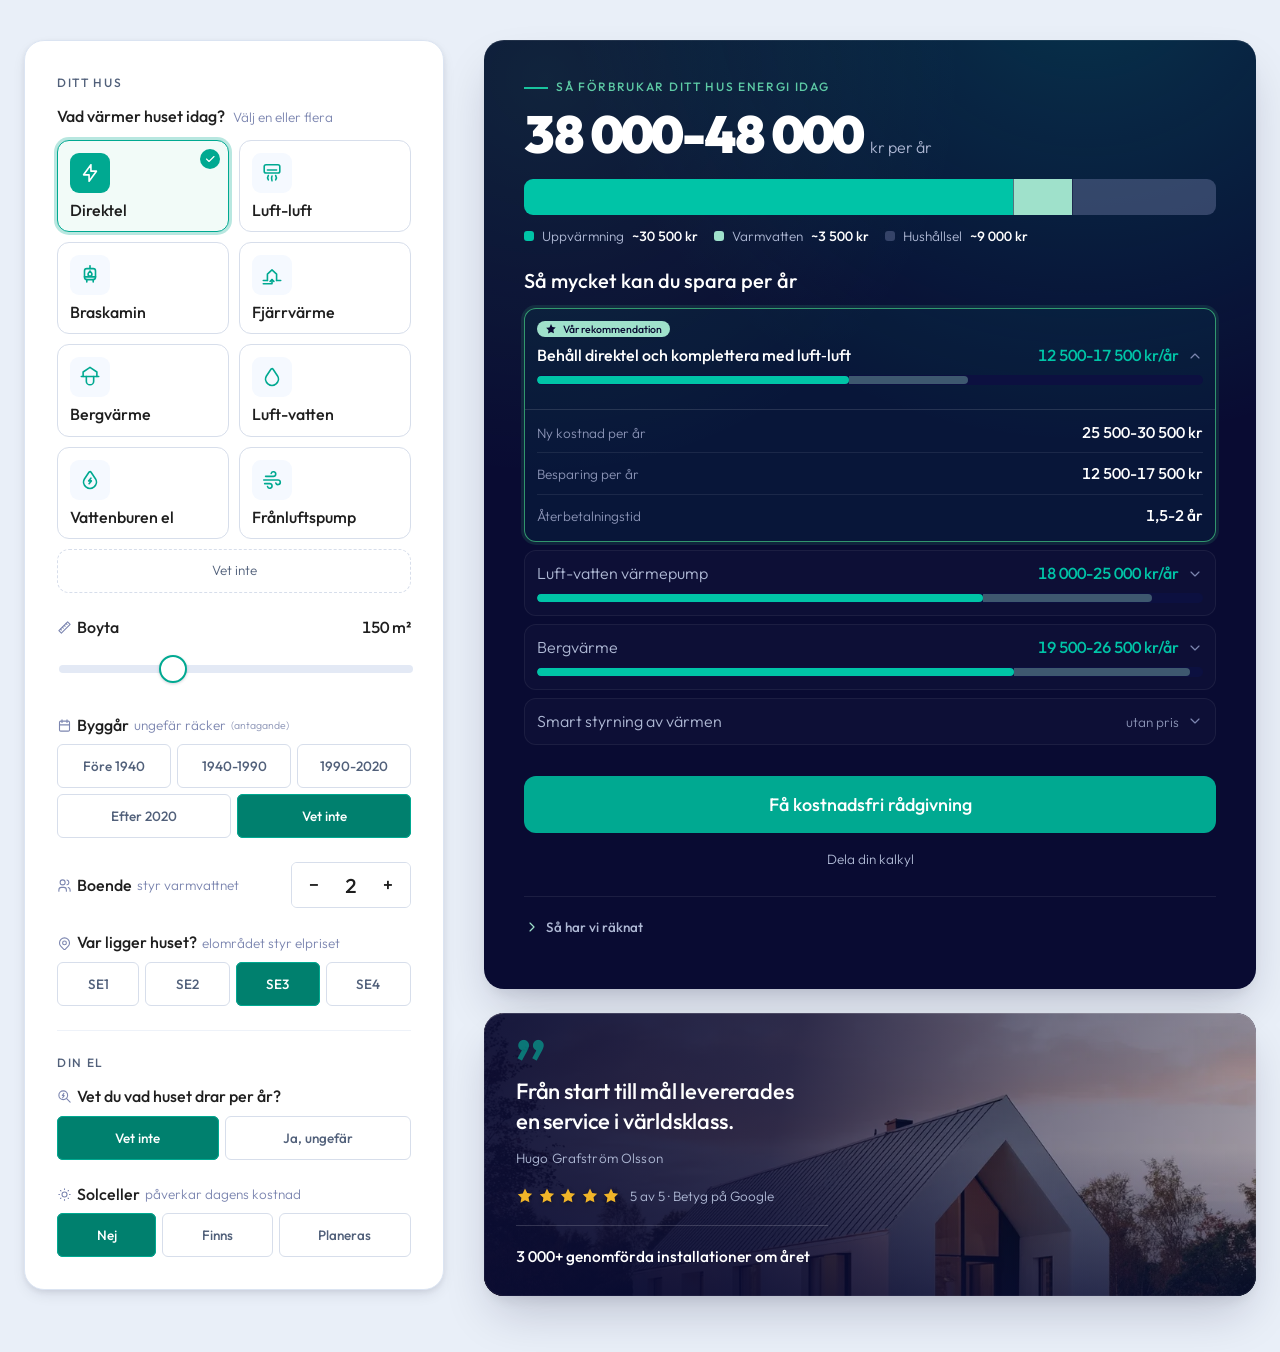
==== commit 75cd7b98: "v32: CRM-komplett lead-payload + honeypot-autofillfix + radbrytningsfix Slutgranskningens tre kodfyn" ====
--- a/vB/index.html
+++ b/vB/index.html
@@ -26,7 +26,7 @@
 <link rel="preload" href="../fonts/Outfit-Light.woff2" as="font" type="font/woff2" crossorigin>
 <link rel="preload" href="../fonts/Outfit-Medium.woff2" as="font" type="font/woff2" crossorigin>
 <link rel="preload" href="../fonts/Outfit-Black.woff2" as="font" type="font/woff2" crossorigin>
-<link rel="stylesheet" href="tool.css?v=31">
+<link rel="stylesheet" href="tool.css?v=32">
 </head>
 <body>
 <div class="page">
@@ -206,7 +206,9 @@
                 <!-- honeypot (hidden from humans) -->
                 <div class="hp" aria-hidden="true">
                   <label for="leadCompany">Lämna tomt</label>
-                  <input type="text" id="leadCompany" name="company" tabindex="-1" autocomplete="off">
+                  <!-- name must NEVER be an autofill token (company/organization/website…) —
+                       browser autofill can fill off-screen fields and silently drop real leads -->
+                  <input type="text" id="leadCompany" name="hp_extra" tabindex="-1" autocomplete="off">
                 </div>
 
                 <!-- Submit label A/B: shipped = "Boka kostnadsfri rådgivning".
@@ -273,9 +275,9 @@
 <button type="button" class="jump-pill" id="jumpPill" tabindex="-1" aria-hidden="true">Se resultatet <svg viewBox="0 0 24 24" fill="none" stroke="currentColor" stroke-width="1.75" stroke-linecap="round" stroke-linejoin="round" aria-hidden="true"><path d="M6 9l6 6l6 -6"/></svg></button>
 
 <!-- 5-layer chassis: data -> engine -> rank -> app -->
-<script src="data.js?v=31"></script>
-<script src="engine.js?v=31"></script>
-<script src="rank.js?v=31"></script>
-<script src="app.js?v=31"></script>
+<script src="data.js?v=32"></script>
+<script src="engine.js?v=32"></script>
+<script src="rank.js?v=32"></script>
+<script src="app.js?v=32"></script>
 </body>
 </html>
